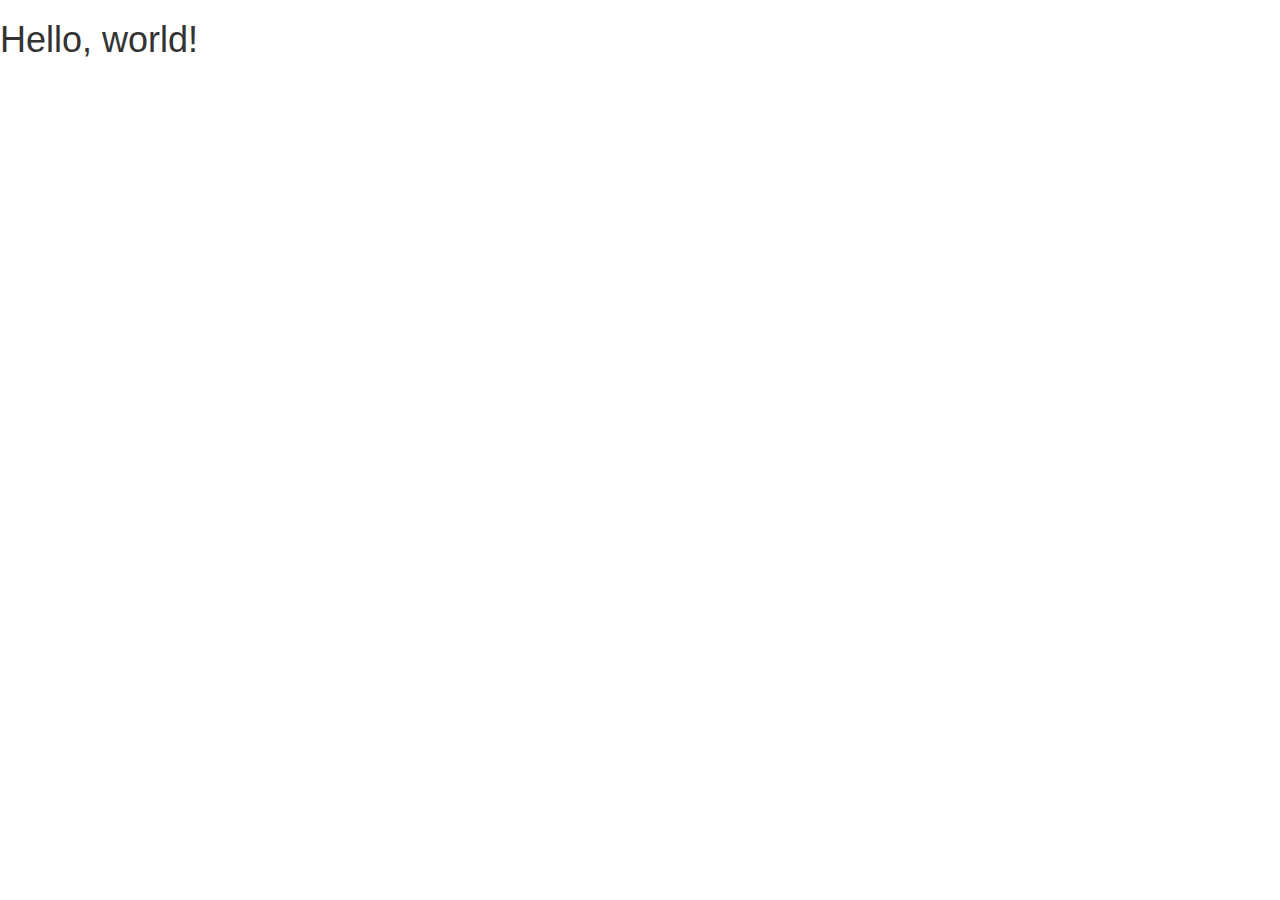
==== index.html @ 2e14ba27 "add structure" ====
<!DOCTYPE html>
<html lang="en">
  <head>
    <meta charset="utf-8">
    <meta http-equiv="X-UA-Compatible" content="IE=edge">
    <meta name="viewport" content="width=device-width, initial-scale=1">
    <title>wolftrike</title>

    <!-- Bootstrap -->
    <link href="css/bootstrap.min.css" rel="stylesheet">

    <!-- HTML5 shim and Respond.js for IE8 support of HTML5 elements and media queries -->
    <!-- WARNING: Respond.js doesn't work if you view the page via file:// -->
    <!--[if lt IE 9]>
      <script src="https://oss.maxcdn.com/html5shiv/3.7.2/html5shiv.min.js"></script>
      <script src="https://oss.maxcdn.com/respond/1.4.2/respond.min.js"></script>
    <![endif]-->
  </head>
  <body>
    <h1>Hello, world!</h1>

    <!-- jQuery (necessary for Bootstrap's JavaScript plugins) -->
    <script src="https://ajax.googleapis.com/ajax/libs/jquery/1.11.2/jquery.min.js"></script>
    <!-- Include all compiled plugins (below), or include individual files as needed -->
    <script src="js/bootstrap.min.js"></script>
  </body>
</html>
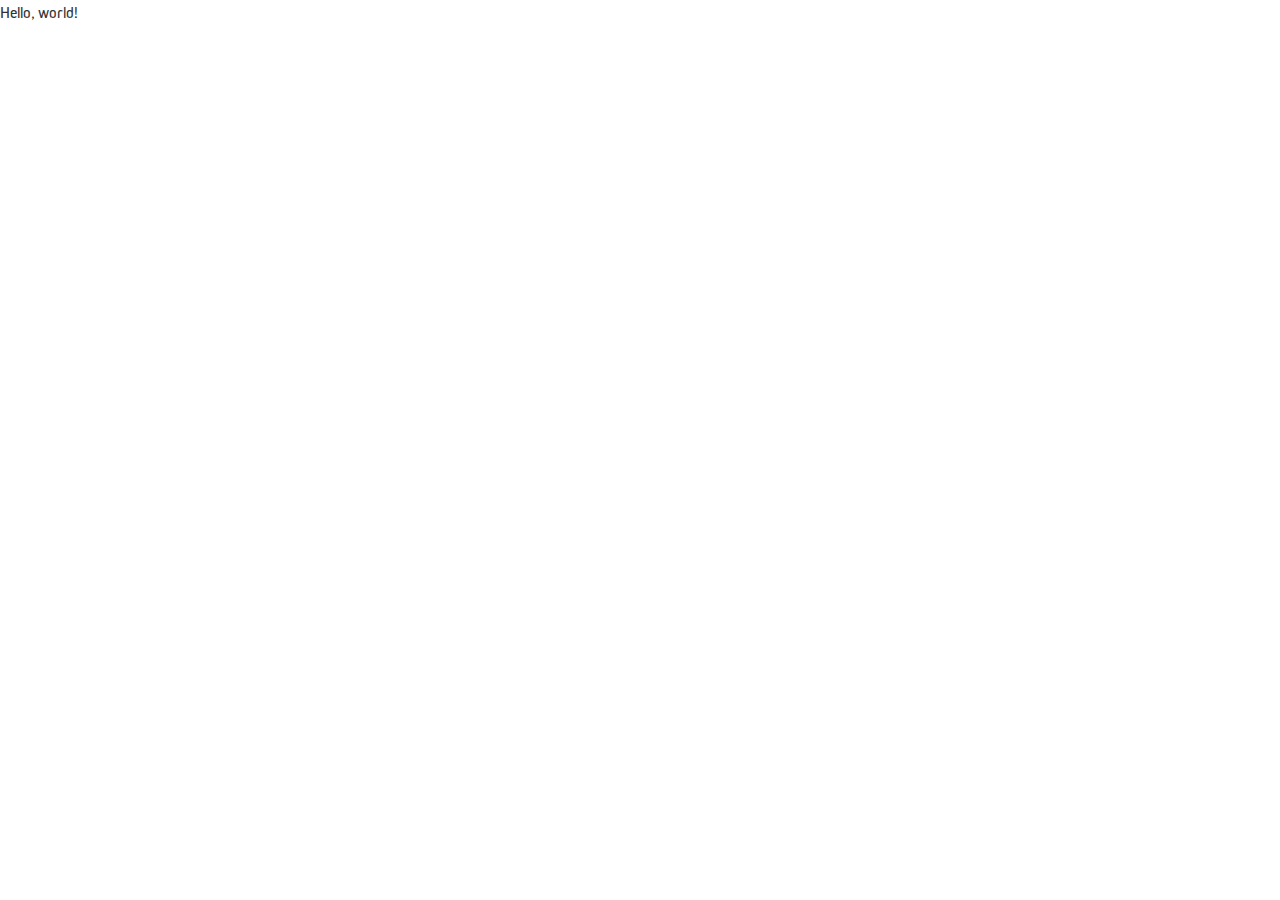
==== commit 54589f3a: "add fonts" ====
--- a/index.html
+++ b/index.html
@@ -8,6 +8,7 @@
 
     <!-- Bootstrap -->
     <link href="css/bootstrap.min.css" rel="stylesheet">
+    <link href="css/main.css" rel="stylesheet">
 
     <!-- HTML5 shim and Respond.js for IE8 support of HTML5 elements and media queries -->
     <!-- WARNING: Respond.js doesn't work if you view the page via file:// -->
--- a/css/main.css
+++ b/css/main.css
@@ -0,0 +1,114 @@
+/* Welcome to Compass.
+ * In this file you should write your main styles. (or centralize your imports)
+ * Import this file using the following HTML or equivalent:
+ * <link href="/stylesheets/main.css" media="screen, projection" rel="stylesheet" type="text/css" /> */
+/* Sass utilities */
+/*Mixins*/
+/* Base stuff */
+@font-face {
+  font-family: 'KiroLight';
+  src: url("../fonts/KiroLight.eot");
+  src: url("../fonts/KiroLight.eot?#iefix") format("embedded-opentype"), url("../fonts/KiroLight.woff") format("woff"), url("../fonts/KiroLight.ttf") format("truetype"), url("../fonts/KiroLight.otf") format("otf");
+}
+@font-face {
+  font-family: 'KiroRegular';
+  src: url("../fonts/KiroRegular.eot");
+  src: url("../fonts/KiroRegular.eot?#iefix") format("embedded-opentype"), url("../fonts/KiroRegular.woff") format("woff"), url("../fonts/KiroRegular.ttf") format("truetype"), url("../fonts/KiroRegular.otf") format("otf");
+}
+@font-face {
+  font-family: 'KiroBold';
+  src: url("../fonts/KiroBold.eot");
+  src: url("../fonts/KiroBold.eot?#iefix") format("embedded-opentype"), url("../fonts/KiroBold.woff") format("woff"), url("../fonts/KiroBold.ttf") format("truetype"), url("../fonts/KiroBold.otf") format("otf");
+}
+@font-face {
+  font-family: 'NexaLight';
+  src: url("../fonts/NexaLight.eot");
+  src: url("../fonts/NexaLight.eot?#iefix") format("embedded-opentype"), url("../fonts/NexaLight.woff") format("woff"), url("../fonts/NexaLight.ttf") format("truetype"), url("../fonts/NexaLight.otf") format("otf");
+}
+@font-face {
+  font-family: 'NexaBold';
+  src: url("../fonts/NexaBold.eot");
+  src: url("../fonts/NexaBold.eot?#iefix") format("embedded-opentype"), url("../fonts/NexaBold.woff") format("woff"), url("../fonts/NexaBold.ttf") format("truetype"), url("../fonts/NexaBold.otf") format("otf");
+}
+@font-face {
+  font-family: 'NexaSlabRegular';
+  src: url("../fonts/NexaSlabRegular.eot");
+  src: url("../fonts/NexaSlabRegular.eot?#iefix") format("embedded-opentype"), url("../fonts/NexaSlabRegular.woff") format("woff"), url("../fonts/NexaSlabRegular.ttf") format("truetype"), url("../fonts/NexaSlabRegular.otf") format("otf");
+}
+@font-face {
+  font-family: 'NexaSlabBold';
+  src: url("../fonts/NexaSlabBold.eot");
+  src: url("../fonts/NexaSlabBold.eot?#iefix") format("embedded-opentype"), url("../fonts/NexaSlabBold.woff") format("woff"), url("../fonts/NexaSlabBold.ttf") format("truetype"), url("../fonts/NexaSlabBold.otf") format("otf");
+}
+/* Reset */
+html, body, div, span, applet, object, iframe,
+h1, h2, h3, h4, h5, h6, p, blockquote, pre,
+a, abbr, acronym, address, big, cite, code,
+del, dfn, em, img, ins, kbd, q, s, samp,
+small, strike, strong, sub, sup, tt, var,
+b, u, i, center,
+dl, dt, dd, ol, ul, li,
+fieldset, form, label, legend,
+table, caption, tbody, tfoot, thead, tr, th, td,
+article, aside, canvas, details, embed,
+figure, figcaption, footer, header, hgroup,
+menu, nav, output, ruby, section, summary,
+time, mark, audio, video {
+  margin: 0;
+  padding: 0;
+  border: 0;
+  font: inherit;
+  font-size: 100%;
+  vertical-align: baseline;
+}
+
+html {
+  line-height: 1;
+}
+
+ol, ul {
+  list-style: none;
+}
+
+table {
+  border-collapse: collapse;
+  border-spacing: 0;
+}
+
+caption, th, td {
+  text-align: left;
+  font-weight: normal;
+  vertical-align: middle;
+}
+
+q, blockquote {
+  quotes: none;
+}
+q:before, q:after, blockquote:before, blockquote:after {
+  content: "";
+  content: none;
+}
+
+a img {
+  border: none;
+}
+
+article, aside, details, figcaption, figure, footer, header, hgroup, main, menu, nav, section, summary {
+  display: block;
+}
+
+* {
+  -webkit-box-sizing: border-box;
+  -moz-box-sizing: border-box;
+  -o-box-sizing: border-box;
+  -ms-box-sizing: border-box;
+  box-sizing: border-box;
+}
+
+body {
+  font-family: 'KiroRegular';
+  border-top: 5px solid #ffffff;
+}
+
+/* Layout related stylesheets* */
+/* Pages */
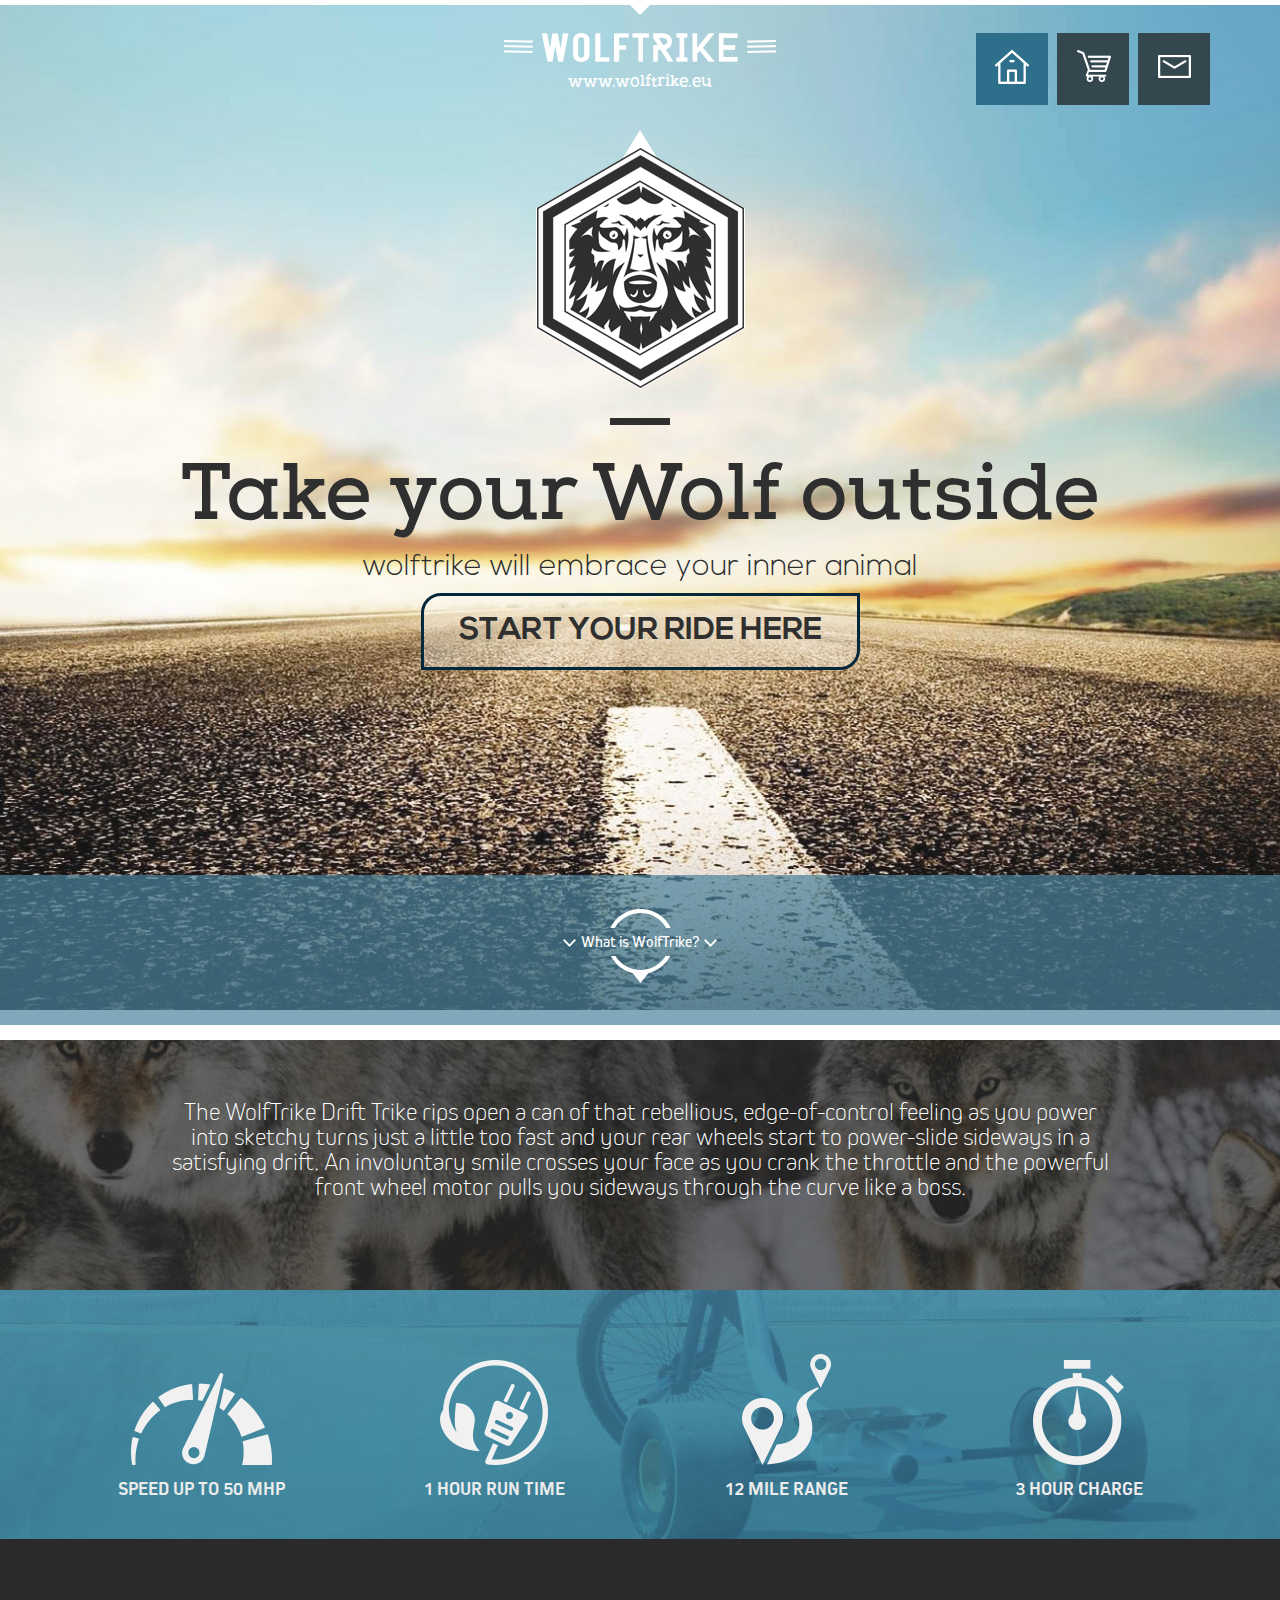
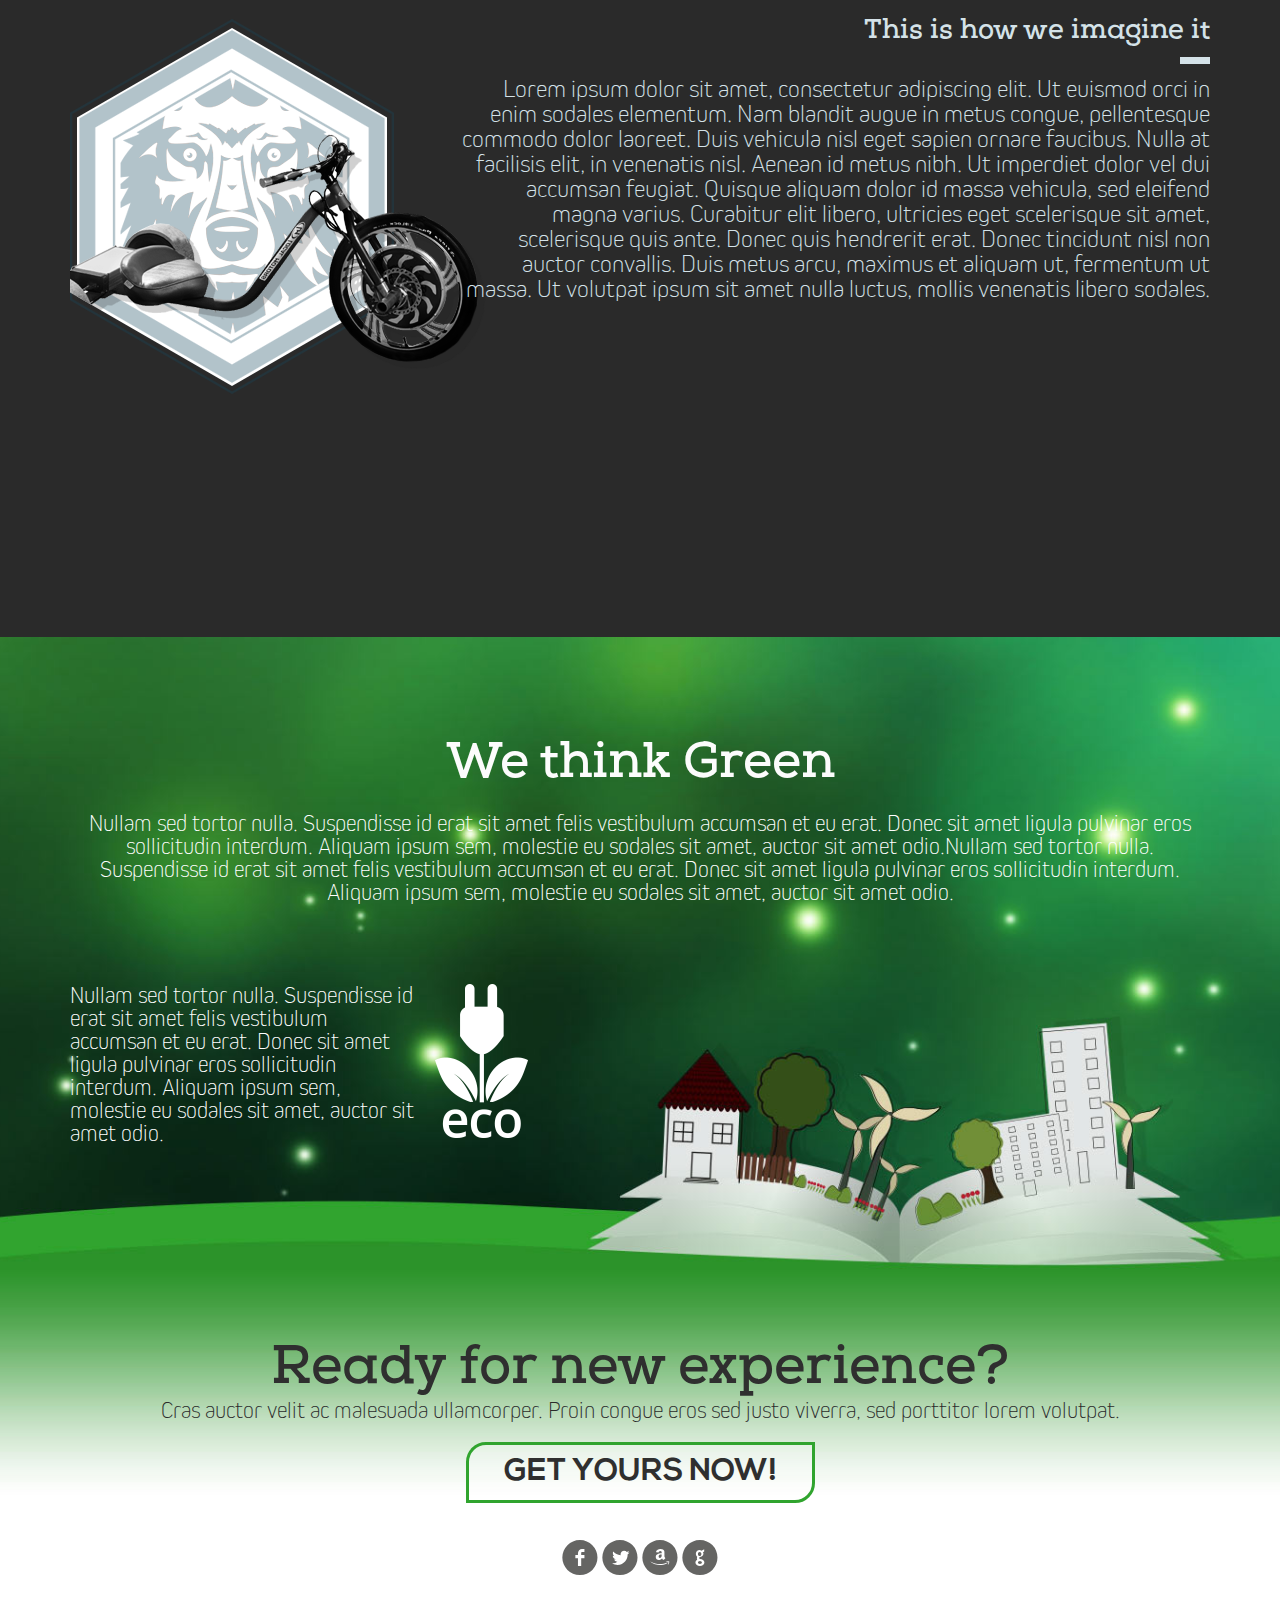
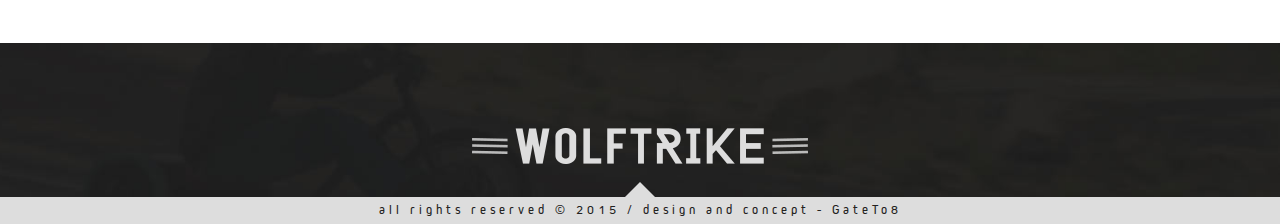
==== commit f245f27f: "main almost done" ====
--- a/index.html
+++ b/index.html
@@ -1,28 +1,176 @@
 <!DOCTYPE html>
 <html lang="en">
-  <head>
-    <meta charset="utf-8">
-    <meta http-equiv="X-UA-Compatible" content="IE=edge">
-    <meta name="viewport" content="width=device-width, initial-scale=1">
-    <title>wolftrike</title>
+<head>
+  <meta charset="utf-8">
+  <meta http-equiv="X-UA-Compatible" content="IE=edge">
+  <meta name="viewport" content="width=device-width, initial-scale=1">
+  <title>wolftrike</title>
 
     <!-- Bootstrap -->
-    <link href="css/bootstrap.min.css" rel="stylesheet">
-    <link href="css/main.css" rel="stylesheet">
+  <link href="css/bootstrap.min.css" rel="stylesheet">
+  <link href="css/main.css" rel="stylesheet">
 
-    <!-- HTML5 shim and Respond.js for IE8 support of HTML5 elements and media queries -->
-    <!-- WARNING: Respond.js doesn't work if you view the page via file:// -->
-    <!--[if lt IE 9]>
-      <script src="https://oss.maxcdn.com/html5shiv/3.7.2/html5shiv.min.js"></script>
-      <script src="https://oss.maxcdn.com/respond/1.4.2/respond.min.js"></script>
-    <![endif]-->
-  </head>
-  <body>
-    <h1>Hello, world!</h1>
+  <!-- HTML5 shim and Respond.js for IE8 support of HTML5 elements and media queries -->
+  <!-- WARNING: Respond.js doesn't work if you view the page via file:// -->
+  <!--[if lt IE 9]>
+    <script src="https://oss.maxcdn.com/html5shiv/3.7.2/html5shiv.min.js"></script>
+    <script src="https://oss.maxcdn.com/respond/1.4.2/respond.min.js"></script>
+  <![endif]-->
+</head>
+<body>
+
+  <div class="section top-section top-main">
+    <div class="container">
+      <div class="row header">
+        <div class="col-xs-12">
+          <div class="header-logo">
+            <a href="#"><img src="img/icons/header_white_logo.png" alt=""></a>
+            <p>www.wolftrike.eu</p>
+          </div>
+          <div class="header-menu">
+            <a href="#" class="header-menu-item active"><img src="img/icons/home.png" alt=""></a>
+            <a href="#" class="header-menu-item"><img src="img/icons/basket.png" alt=""></a>
+            <a href="#" class="header-menu-item"><img src="img/icons/message.png" alt=""></a>
+          </div>
+        </div>
+      </div>
+      <div class="row">
+        <div class="col-xs-12">
+          <div class="top-main-inner">
+            <div class="logo-holder">
+              <img src="img/icons/top_logo.png">
+            </div>
+            <div class="divider"><span></span></div>
+            <div class="text-holder">
+              <h1>Take your Wolf outside</h1>
+              <p>wolftrike will embrace your inner animal</p>
+            </div>
+            <div class="btn-holder">
+              <a href="#" class="btn-big btn-big-black">Start your ride here</a>
+            </div>
+            <div class="scroll-down">
+              <a href="#goDown"><img src="img/icons/arrow_down.png" alt="">What is WolfTrike?<img src="img/icons/arrow_down.png" alt=""></a>
+            </div>
+          </div>
+        </div>
+      </div>
+    </div>
+  </div><!-- Top end -->
+
+  <div class="section whatis-section" id="goDown">
+    <div class="container">
+      <div class="row">
+        <div class="col-sm-10 col-sm-offset-1">
+          <p>The WolfTrike Drift Trike rips open a can of that rebellious, edge-of-control feeling as you power into sketchy turns just a little too fast and your rear wheels start to power-slide sideways in a satisfying drift. An involuntary smile crosses your face as you crank the throttle and the powerful front wheel motor pulls you sideways through the curve like a boss. </p>
+        </div>
+      </div>
+    </div>
+  </div><!-- Whatis end -->
+
+  <div class="section traits-section">
+    <div class="container">
+      <div class="row">
+        <div class="col-sm-3 traits-section-item">
+          <div class="image-holder"><img src="img/traits/1.png" alt=""></div>
+          <p>SPEED UP TO 50 MHP</p>
+        </div>
+        <div class="col-sm-3 traits-section-item">
+          <div class="image-holder"><img src="img/traits/2.png" alt=""></div>
+          <p>1 HOUR RUN TIME</p>
+        </div>
+        <div class="col-sm-3 traits-section-item">
+          <div class="image-holder"><img src="img/traits/3.png" alt=""></div>
+          <p>12 MILE RANGE</p>
+        </div>
+        <div class="col-sm-3 traits-section-item">
+          <div class="image-holder"><img src="img/traits/4.png" alt=""></div>
+          <p>3 HOUR CHARGE</p>
+        </div>
+      </div>
+    </div>
+  </div><!-- Traits end -->
+
+  <div class="section story-section">
+    <div class="container">
+      <div class="row">
+        <div class="col-md-4 story-left">
+          <div class="story-left-inner">
+            <img src="img/icons/story_logo.png" alt="">
+            <img src="img/story_bike.png" alt="" class="item">
+          </div>
+        </div>
+        <div class="col-md-8 story-right">
+          <h4>This is how we imagine it</h4>
+          <div class="divider"><span></span></div>
+          <p>Lorem ipsum dolor sit amet, consectetur adipiscing elit. Ut euismod orci in enim sodales elementum. Nam blandit augue in metus congue, pellentesque commodo dolor laoreet. Duis vehicula nisl eget sapien ornare faucibus. Nulla at facilisis elit, in venenatis nisl. Aenean id metus nibh. Ut imperdiet dolor vel dui accumsan feugiat. Quisque aliquam dolor id massa vehicula, sed eleifend magna varius. Curabitur elit libero, ultricies eget scelerisque sit amet, scelerisque quis ante. Donec quis hendrerit erat. Donec tincidunt nisl non auctor convallis. Duis metus arcu, maximus et aliquam ut, fermentum ut massa. Ut volutpat ipsum sit amet nulla luctus, mollis venenatis libero sodales.</p>
+        </div>
+      </div>
+    </div>
+  </div><!-- Story end -->
+
+  <div class="section green-section">
+    <div class="container">
+      <div class="row">
+        <div class="col-xs-12">
+          <h3>We think Green</h3>
+          <p>Nullam sed tortor nulla. Suspendisse id erat sit amet felis vestibulum accumsan et eu erat. Donec sit amet ligula pulvinar eros sollicitudin interdum. Aliquam ipsum sem, molestie eu sodales sit amet, auctor sit amet odio.Nullam sed tortor nulla. Suspendisse id erat sit amet felis vestibulum accumsan et eu erat. Donec sit amet ligula pulvinar eros sollicitudin interdum. Aliquam ipsum sem, molestie eu sodales sit amet, auctor sit amet odio.</p>
+        </div>
+      </div>
+      <div class="row">
+        <div class="col-sm-6 col-md-5">
+          <div class="eco">
+            <img src="img/icons/eco.png" alt="">
+            <p>Nullam sed tortor nulla. Suspendisse id erat sit amet felis vestibulum accumsan et eu erat. Donec sit amet ligula pulvinar eros sollicitudin interdum. Aliquam ipsum sem, molestie eu sodales sit amet, auctor sit amet odio.</p>
+          </div>
+        </div>
+      </div>
+      <div class="row">
+        <div class="col-xs-12">
+          <div class="green-bottom">
+            <h2>Ready for new experience?</h2>
+            <p>Cras auctor velit ac malesuada ullamcorper. Proin congue eros sed justo viverra, sed porttitor lorem volutpat. </p>
+            <a href="#" class="btn-big btn-big-green">get yours now!</a>
+            <div class="social green"><a href="#">&#102;</a><a href="#">&#108;</a><a href="#">&#97;</a><a href="#">&#103;</a></div>
+          </div>
+        </div>
+      </div>
+    </div>
+  </div><!-- Green end -->
+
+  <div class="section">
+    <div class="footer-inner">
+      <div class="container">
+        <div class="row">
+          <div class="col-xs-12">
+            <img src="img/icons/footer_logo.png" alt="">
+          </div>
+        </div>
+      </div>
+    </div>
+    <div class="footer-bottom">
+      <div class="container">
+        <div class="row">
+          <div class="col-xs-12">
+            <p>all rights reserved © 2015 / design and concept - GateTo8</p>
+          </div>
+        </div>
+      </div>
+    </div>
+  </div><!-- Footer end -->
+
 
     <!-- jQuery (necessary for Bootstrap's JavaScript plugins) -->
-    <script src="https://ajax.googleapis.com/ajax/libs/jquery/1.11.2/jquery.min.js"></script>
+  <script src="https://ajax.googleapis.com/ajax/libs/jquery/1.11.2/jquery.min.js"></script>
     <!-- Include all compiled plugins (below), or include individual files as needed -->
-    <script src="js/bootstrap.min.js"></script>
-  </body>
+  <script src="js/bootstrap.min.js"></script>
+  <script>
+      $('a[href^="#go"], a[href^="."]').click( function(){ // если в href начинается с # или ., то ловим клик
+          var scroll_el = $(this).attr('href'); // возьмем содержимое атрибута href
+            if ($(scroll_el).length != 0) { // проверим существование элемента чтобы избежать ошибки
+          $('html, body').animate({ scrollTop: $(scroll_el).offset().top + 15}, 500); // анимируем скроолинг к элементу scroll_el
+            }
+            return false; // выключаем стандартное действие
+        });
+  </script>
+</body>
 </html>--- a/css/main.css
+++ b/css/main.css
@@ -5,6 +5,17 @@
 /* Sass utilities */
 /*Mixins*/
 /* Base stuff */
+@font-face {
+  font-family: "Socialico";
+  src: url("../fonts/Socialico.eot?") format("eot"), url("../fonts/Socialico.woff") format("woff"), url("../fonts/Socialico.ttf") format("truetype"), url("../fonts/Socialico.svg#Socialico") format("svg");
+  font-weight: normal;
+  font-style: normal;
+}
+@font-face {
+  font-family: 'KiroExtraLight';
+  src: url("../fonts/KiroExtraLight.eot");
+  src: url("../fonts/KiroExtraLight.eot?#iefix") format("embedded-opentype"), url("../fonts/KiroExtraLight.woff") format("woff"), url("../fonts/KiroExtraLight.ttf") format("truetype"), url("../fonts/KiroExtraLight.otf") format("otf");
+}
 @font-face {
   font-family: 'KiroLight';
   src: url("../fonts/KiroLight.eot");
@@ -110,5 +121,403 @@
   border-top: 5px solid #ffffff;
 }
 
+h1, h2, h3, h4, h5, h6 {
+  font-family: 'NexaSlabBold';
+  color: #2f2f2f;
+}
+
+h1 {
+  font-size: 80px;
+}
+
+h2 {
+  font-size: 54px;
+}
+
+h3 {
+  font-size: 50px;
+}
+
+h4 {
+  font-size: 27px;
+}
+
+.social {
+  white-space: nowrap;
+  font-family: "Socialico";
+}
+.social a {
+  font-size: 50px;
+  color: #656563;
+  -webkit-transition: all 0.3s linear;
+  -moz-transition: all 0.3s linear;
+  -ms-transition: all 0.3s linear;
+  -o-transition: all 0.3s linear;
+  transition: all 0.3s linear;
+}
+
+.social.green a:hover {
+  color: #2e952c;
+}
+
+.divider {
+  text-align: center;
+}
+.divider span {
+  display: inline-block;
+  width: 60px;
+  height: 7px;
+}
+
+.btn-big {
+  display: inline-block;
+  background: rgba(255, 255, 255, 0.3);
+  padding: 20px 35px;
+  font-family: 'NexaBold';
+  font-size: 31px;
+  text-decoration: none;
+  text-transform: uppercase;
+  -webkit-border-radius: 20px 0 20px 0;
+  -moz-border-radius: 20px 0 20px 0;
+  -ms-border-radius: 20px 0 20px 0;
+  border-radius: 20px 0 20px 0;
+  border-width: 3px;
+  border-style: solid;
+}
+.btn-big-black {
+  border-color: #04283b;
+  color: #2f2f2f;
+}
+.btn-big-green {
+  border-color: #30a42e;
+  color: #2f2f2f;
+  padding: 12px 35px;
+}
+
 /* Layout related stylesheets* */
+.header {
+  padding-top: 28px;
+}
+.header:after {
+  content: "";
+  display: table;
+  clear: both;
+}
+.header-logo {
+  float: left;
+}
+.header-logo p {
+  font-family: 'NexaSlabBold';
+  font-size: 16px;
+  color: #ffffff;
+  margin-top: 10px;
+}
+@media only screen and (max-width: 767px) {
+  .header-logo {
+    float: none;
+    display: block;
+  }
+}
+.header-menu {
+  float: right;
+}
+.header-menu-item {
+  -webkit-transition: all 0.3s linear;
+  -moz-transition: all 0.3s linear;
+  -ms-transition: all 0.3s linear;
+  -o-transition: all 0.3s linear;
+  transition: all 0.3s linear;
+  display: inline-block;
+  width: 72px;
+  height: 72px;
+  line-height: 65px;
+  background: #34474f;
+  margin-left: 6px;
+}
+.header-menu-item:after {
+  content: "";
+  display: table;
+  clear: both;
+}
+.header-menu-item img {
+  vertical-align: middle;
+}
+.header-menu-item:hover, .header-menu-item.active {
+  background: #2e708b;
+}
+@media only screen and (max-width: 767px) {
+  .header-menu {
+    float: none;
+  }
+  .header-menu-item {
+    float: none;
+  }
+}
+
+.footer-inner {
+  background: url(../img/bg/footer_bg.jpg) center;
+  -webkit-background-size: cover;
+  -moz-background-size: cover;
+  -ms-background-size: cover;
+  background-size: cover;
+  text-align: center;
+  padding: 85px 0 30px;
+}
+
+.footer-bottom {
+  background: #dddddd;
+  text-align: center;
+  padding: 7px 0;
+  position: relative;
+}
+.footer-bottom:after {
+  content: '';
+  width: 0;
+  border-left: 15px solid transparent;
+  border-right: 15px solid transparent;
+  border-bottom: 15px solid #dddddd;
+  position: absolute;
+  bottom: 100%;
+  left: 50%;
+  margin-left: -15px;
+}
+.footer-bottom p {
+  font-size: 13px;
+  color: #232221;
+  letter-spacing: 4px;
+}
+
 /* Pages */
+.top-section {
+  background: url(../img/bg/top_bg.jpg) center;
+  -webkit-background-size: cover;
+  -moz-background-size: cover;
+  -ms-background-size: cover;
+  background-size: cover;
+  text-align: center;
+  position: relative;
+}
+.top-section:after {
+  content: '';
+  position: absolute;
+  left: 0;
+  bottom: 0;
+  background: rgba(74, 131, 157, 0.7);
+  width: 100%;
+  height: 150px;
+}
+
+.top-main {
+  border-bottom: 15px solid #ffffff;
+}
+.top-main:after {
+  bottom: -15px;
+}
+.top-main:before {
+  content: '';
+  width: 0;
+  border-left: 10px solid transparent;
+  border-right: 10px solid transparent;
+  border-top: 10px solid #ffffff;
+  position: absolute;
+  top: 0;
+  left: 50%;
+  margin-left: -10px;
+}
+.top-main .header {
+  position: relative;
+}
+.top-main .header-logo {
+  position: absolute;
+  top: 0;
+  left: 50%;
+  margin-left: -136px;
+}
+@media only screen and (max-width: 767px) {
+  .top-main .header-logo {
+    position: static;
+    display: block;
+    margin-left: 0;
+    margin-bottom: 25px;
+  }
+}
+.top-main-inner {
+  padding-top: 25px;
+  padding-bottom: 340px;
+}
+.top-main-inner .divider {
+  margin: 20px 0 35px;
+}
+.top-main-inner .divider span {
+  background: #2f2f2f;
+}
+.top-main-inner p {
+  font-family: 'NexaLight';
+  font-size: 30px;
+  color: #2f2f2f;
+  margin: 10px 0;
+}
+.top-main .scroll-down {
+  position: absolute;
+  left: 0;
+  bottom: 60px;
+  width: 100%;
+  text-align: center;
+  z-index: 10;
+}
+.top-main .scroll-down a {
+  color: #ffffff;
+  position: relative;
+  display: inline-block;
+}
+.top-main .scroll-down a img {
+  margin: 0 5px;
+}
+.top-main .scroll-down a:before, .top-main .scroll-down a:after {
+  content: '';
+  width: 61px;
+  position: absolute;
+  left: 50%;
+  margin-left: -30px;
+}
+.top-main .scroll-down a:before {
+  background: url(../img/icons/scroll_down_before.png) no-repeat;
+  height: 20px;
+  top: -25px;
+}
+.top-main .scroll-down a:after {
+  background: url(../img/icons/scroll_down_after.png) no-repeat;
+  height: 28px;
+  bottom: -33px;
+}
+
+.whatis-section {
+  background: url(../img/bg/whatis_bg.jpg) center;
+  -webkit-background-size: cover;
+  -moz-background-size: cover;
+  -ms-background-size: cover;
+  background-size: cover;
+  border-top: 15px solid #ffffff;
+  padding: 60px 0 90px;
+}
+.whatis-section p {
+  font-family: 'KiroExtraLight';
+  font-size: 25px;
+  color: #ffffff;
+  text-align: center;
+}
+
+.traits-section {
+  background: url(../img/bg/traits_bg.jpg) center;
+  -webkit-background-size: cover;
+  -moz-background-size: cover;
+  -ms-background-size: cover;
+  background-size: cover;
+  padding: 60px 0 40px;
+  text-align: center;
+}
+.traits-section .image-holder {
+  margin-bottom: 15px;
+  height: 115px;
+  line-height: 115px;
+}
+.traits-section .image-holder img {
+  vertical-align: bottom;
+}
+.traits-section p {
+  font-family: 'KiroBold';
+  font-size: 19px;
+  color: #ececec;
+}
+@media only screen and (max-width: 767px) {
+  .traits-section .traits-section-item {
+    margin-bottom: 20px;
+  }
+}
+
+.story-section {
+  background: #2a2a2a;
+  padding: 80px 0 240px;
+  overflow: hidden;
+}
+.story-section .story-left-inner {
+  display: inline-block;
+  position: relative;
+}
+.story-section .story-left-inner .item {
+  position: absolute;
+  top: 115px;
+  left: 0;
+}
+@media only screen and (max-width: 991px) {
+  .story-section .story-left {
+    text-align: center;
+    margin-bottom: 25px;
+  }
+}
+.story-section .story-right {
+  text-align: right;
+}
+.story-section .story-right h4 {
+  color: #d4e2e8;
+}
+.story-section .story-right .divider {
+  text-align: right;
+  margin: 5px 0 10px;
+}
+.story-section .story-right .divider span {
+  background: #d4e2e8;
+  width: 30px;
+}
+.story-section .story-right p {
+  font-family: 'KiroExtraLight';
+  font-size: 25px;
+  color: #d4e2e8;
+}
+@media only screen and (max-width: 991px) {
+  .story-section .story-right {
+    text-align: center;
+  }
+  .story-section .story-right .divider {
+    text-align: center;
+  }
+}
+
+.green-section {
+  background: url(../img/bg/green_bg.jpg) top;
+  -webkit-background-size: cover;
+  -moz-background-size: cover;
+  -ms-background-size: cover;
+  background-size: cover;
+  padding: 105px 0 55px;
+  text-align: center;
+}
+.green-section h3 {
+  color: #fcfcfc;
+  margin-bottom: 20px;
+}
+.green-section p {
+  color: #ffffff;
+  font-family: 'KiroExtraLight';
+  font-size: 23px;
+}
+.green-section .eco {
+  margin-top: 80px;
+  text-align: left;
+}
+.green-section .eco p {
+  padding-right: 110px;
+}
+.green-section .eco img {
+  float: right;
+}
+.green-section .green-bottom {
+  margin-top: 200px;
+}
+.green-section .green-bottom p {
+  color: #2b2b2b;
+  margin-bottom: 20px;
+}
+.green-section .green-bottom .social {
+  margin-top: 35px;
+}
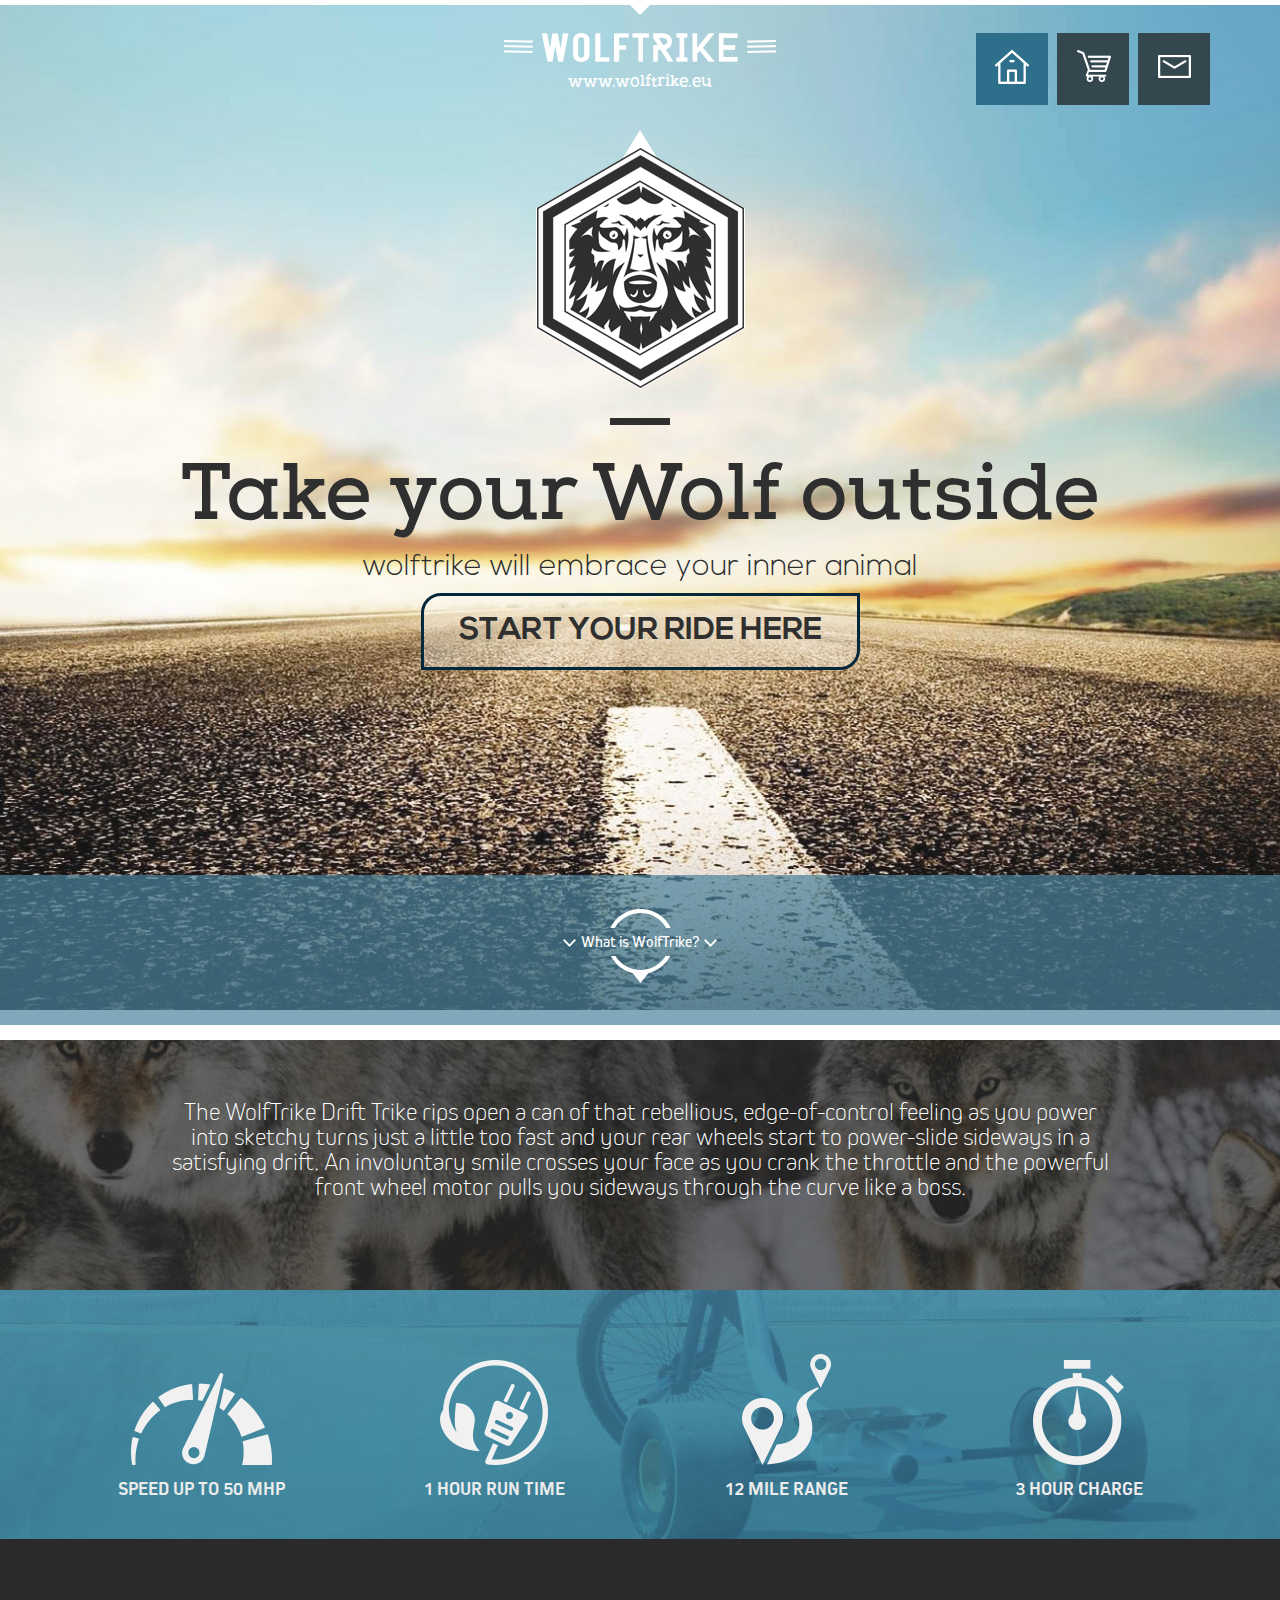
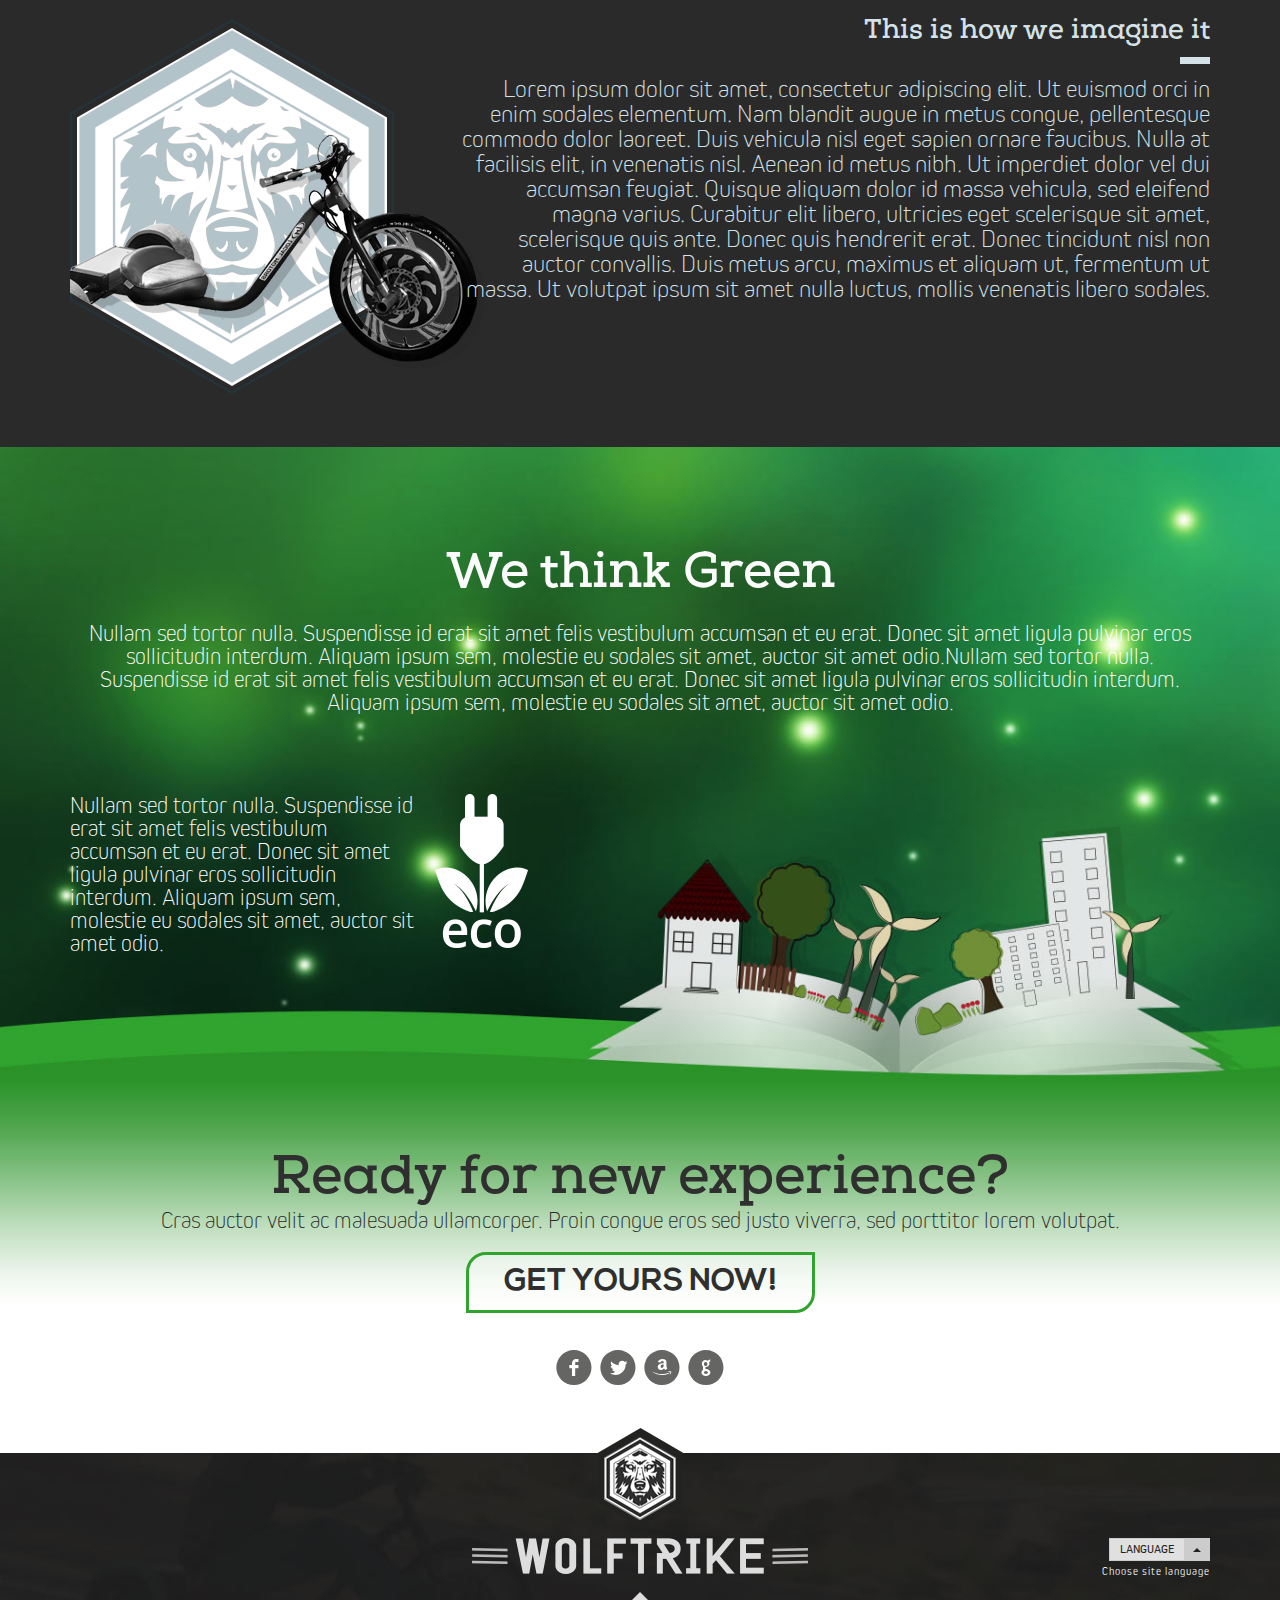
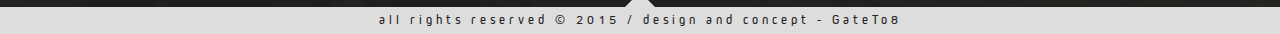
==== commit e77e1d37: "contacts page done" ====
--- a/index.html
+++ b/index.html
@@ -137,12 +137,26 @@
     </div>
   </div><!-- Green end -->
 
-  <div class="section">
+  <div class="section footer-section">
     <div class="footer-inner">
       <div class="container">
         <div class="row">
           <div class="col-xs-12">
             <img src="img/icons/footer_logo.png" alt="">
+            <div class="language">
+              <div class="btn-group dropup">
+                <button type="button" class="btn btn-default">Language</button>
+                <button type="button" class="btn btn-default dropdown-toggle" data-toggle="dropdown" aria-expanded="false">
+                  <span class="caret"></span>
+                </button>
+                <ul class="dropdown-menu" role="menu">
+                  <li><a href="#">Polish <img src="img/icons/uk.jpg" alt=""></a></li>
+                  <li><a href="#">French <img src="img/icons/uk.jpg" alt=""></a></li>
+                  <li class="active"><a href="#">english <img src="img/icons/uk.jpg" alt=""></a></li>
+                </ul>
+              </div>
+              <p>Choose site language</p>
+            </div>
           </div>
         </div>
       </div>
--- a/css/main.css
+++ b/css/main.css
@@ -142,11 +142,69 @@
   font-size: 27px;
 }
 
+input:focus ~ label, textarea:focus ~ label, input:valid ~ label, textarea:valid ~ label {
+  font-size: 15px;
+  color: #33738e;
+  top: -35px;
+  transition: all 0.125s cubic-bezier(0.2, 0, 0.03, 1);
+}
+
+.input-holder {
+  position: relative;
+  margin-bottom: 22px;
+}
+.input-holder label {
+  color: #435f6b;
+  padding: 15px;
+  font-size: 20px;
+  letter-spacing: 2px;
+  position: absolute;
+  top: 0;
+  left: 0;
+  transition: all 0.25s cubic-bezier(0.2, 0, 0.03, 1);
+  pointer-events: none;
+}
+.input-holder label span {
+  color: #33738e;
+}
+.input-holder.wide {
+  width: 100%;
+}
+
+input, textarea {
+  background: rgba(255, 255, 255, 0.4);
+  padding: 15px;
+  border: 0;
+  width: 100%;
+  font-size: 15px;
+  -webkit-border-radius: 2px;
+  -moz-border-radius: 2px;
+  -ms-border-radius: 2px;
+  border-radius: 2px;
+  -webkit-transition: all 0.15s linear;
+  -moz-transition: all 0.15s linear;
+  -ms-transition: all 0.15s linear;
+  -o-transition: all 0.15s linear;
+  transition: all 0.15s linear;
+  border: 1px solid #c1d0d2;
+}
+input:focus, textarea:focus {
+  outline: 0;
+  border-color: #33738e;
+}
+
+textarea {
+  width: 100%;
+  min-height: 293px;
+  resize: none;
+}
+
 .social {
   white-space: nowrap;
   font-family: "Socialico";
 }
 .social a {
+  margin: 0 2px;
   font-size: 50px;
   color: #656563;
   -webkit-transition: all 0.3s linear;
@@ -158,6 +216,13 @@
 
 .social.green a:hover {
   color: #2e952c;
+}
+
+.social.white a {
+  color: #ffffff;
+}
+.social.white a:hover {
+  color: #2f2f2f;
 }
 
 .divider {
@@ -181,8 +246,16 @@
   -moz-border-radius: 20px 0 20px 0;
   -ms-border-radius: 20px 0 20px 0;
   border-radius: 20px 0 20px 0;
+  -webkit-transition: all 0.3s linear;
+  -moz-transition: all 0.3s linear;
+  -ms-transition: all 0.3s linear;
+  -o-transition: all 0.3s linear;
+  transition: all 0.3s linear;
   border-width: 3px;
   border-style: solid;
+}
+.btn-big:hover {
+  background: rgba(255, 255, 255, 0.7);
 }
 .btn-big-black {
   border-color: #04283b;
@@ -192,6 +265,10 @@
   border-color: #30a42e;
   color: #2f2f2f;
   padding: 12px 35px;
+}
+.btn-big-blue {
+  border-color: #83a6ac;
+  color: #296077;
 }
 
 /* Layout related stylesheets* */
@@ -216,6 +293,7 @@
   .header-logo {
     float: none;
     display: block;
+    margin-bottom: 20px;
   }
 }
 .header-menu {
@@ -254,6 +332,20 @@
   }
 }
 
+.footer-section {
+  position: relative;
+}
+.footer-section:before {
+  content: '';
+  background: url(../img/icons/footer_hexagon.png);
+  width: 85px;
+  height: 99px;
+  position: absolute;
+  left: 50%;
+  top: -25px;
+  margin-left: -42px;
+}
+
 .footer-inner {
   background: url(../img/bg/footer_bg.jpg) center;
   -webkit-background-size: cover;
@@ -262,6 +354,70 @@
   background-size: cover;
   text-align: center;
   padding: 85px 0 30px;
+}
+.footer-inner .footer-hexagon {
+  position: absolute;
+  left: 50%;
+  top: -50px;
+  margin-left: -42px;
+}
+@media only screen and (max-width: 767px) {
+  .footer-inner img {
+    max-width: 250px;
+  }
+}
+.footer-inner .language {
+  text-align: right;
+  position: absolute;
+  right: 15px;
+  top: 0;
+}
+.footer-inner .language p {
+  font-family: 'KiroLight';
+  font-size: 11px;
+  color: #ffffff;
+  margin-top: 5px;
+  letter-spacing: 1px;
+}
+.footer-inner .language button {
+  border-radius: 0;
+  font-size: 12px;
+  color: #252422;
+  text-transform: uppercase;
+  background: #e0e0e0;
+  padding: 2px 10px;
+}
+.footer-inner .language button.dropdown-toggle {
+  background: #cccccc;
+}
+.footer-inner .language .dropdown-menu {
+  border-radius: 0;
+  min-width: 75px;
+  font-size: 12px;
+  color: #252422;
+  text-transform: uppercase;
+  padding: 0;
+  background: none;
+  border: none;
+}
+.footer-inner .language .dropdown-menu li {
+  margin-top: 1px;
+  background: #e0e0e0;
+}
+.footer-inner .language .dropdown-menu li img {
+  float: right;
+  margin-left: 5px;
+  margin-top: 2px;
+}
+.footer-inner .language .dropdown-menu li a {
+  padding: 3px 5px 3px 10px;
+}
+@media only screen and (max-width: 767px) {
+  .footer-inner .language {
+    position: static;
+    text-align: center;
+    margin-top: 25px;
+  }
 }
 
 .footer-bottom {
@@ -437,7 +593,7 @@
 
 .story-section {
   background: #2a2a2a;
-  padding: 80px 0 240px;
+  padding: 80px 0 50px;
   overflow: hidden;
 }
 .story-section .story-left-inner {
@@ -521,3 +677,76 @@
 .green-section .green-bottom .social {
   margin-top: 35px;
 }
+
+@media only screen and (max-width: 767px) {
+  .top-contacts .header-logo img {
+    width: 250px;
+  }
+}
+.top-contacts:after {
+  height: 120px;
+}
+.top-contacts-inner {
+  padding-top: 75px;
+  padding-bottom: 300px;
+}
+.top-contacts-inner h4 {
+  font-size: 31px;
+  color: #224e61;
+  text-transform: uppercase;
+}
+.top-contacts-inner h5 {
+  font-size: 19px;
+  color: #224e61;
+  text-transform: uppercase;
+  letter-spacing: 2px;
+  margin-top: 5px;
+}
+.top-contacts-inner .divider span {
+  background: #2b5c70;
+  width: 45px;
+}
+.top-contacts-inner .success {
+  -webkit-border-radius: 2px;
+  -moz-border-radius: 2px;
+  -ms-border-radius: 2px;
+  border-radius: 2px;
+  margin: 25px 0;
+  background: url(../img/icons/success.png) no-repeat center, #33738e;
+  padding: 10px 5px;
+  font-family: 'KiroLight';
+  font-size: 31px;
+  color: #fbf8f0;
+  text-transform: uppercase;
+  font-style: italic;
+}
+.top-contacts-inner .btn-holder {
+  position: relative;
+}
+.top-contacts-inner .btn-holder .btn-big {
+  width: 100%;
+}
+.top-contacts-inner .btn-holder span {
+  font-family: 'KiroLight';
+  position: absolute;
+  left: 0;
+  bottom: 28px;
+  background: #397791;
+  font-size: 15px;
+  color: #ffffff;
+  padding: 3px 8px;
+  letter-spacing: 2px;
+  text-transform: none;
+}
+@media only screen and (max-width: 767px) {
+  .top-contacts-inner .btn-holder span {
+    bottom: 3px;
+  }
+}
+.top-contacts-inner .social {
+  position: absolute;
+  left: 0;
+  bottom: 40px;
+  width: 100%;
+  z-index: 10;
+}
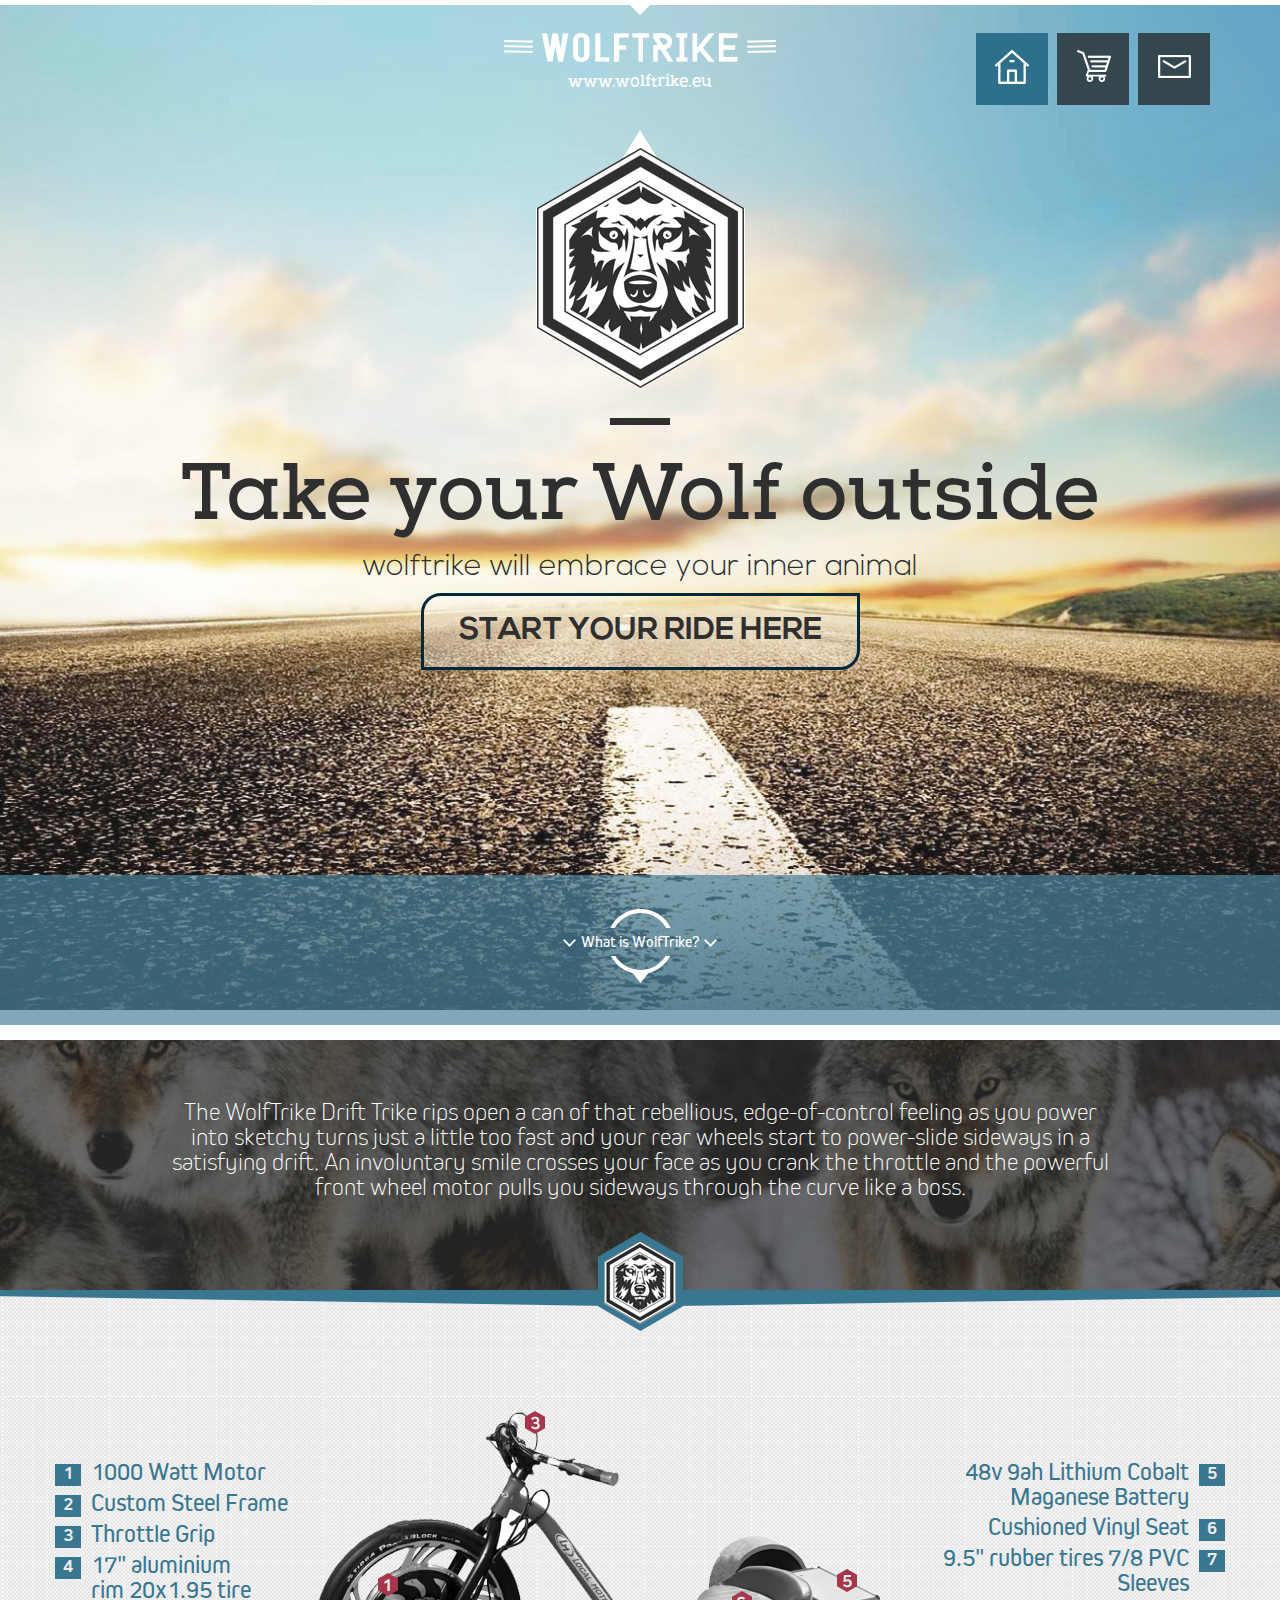
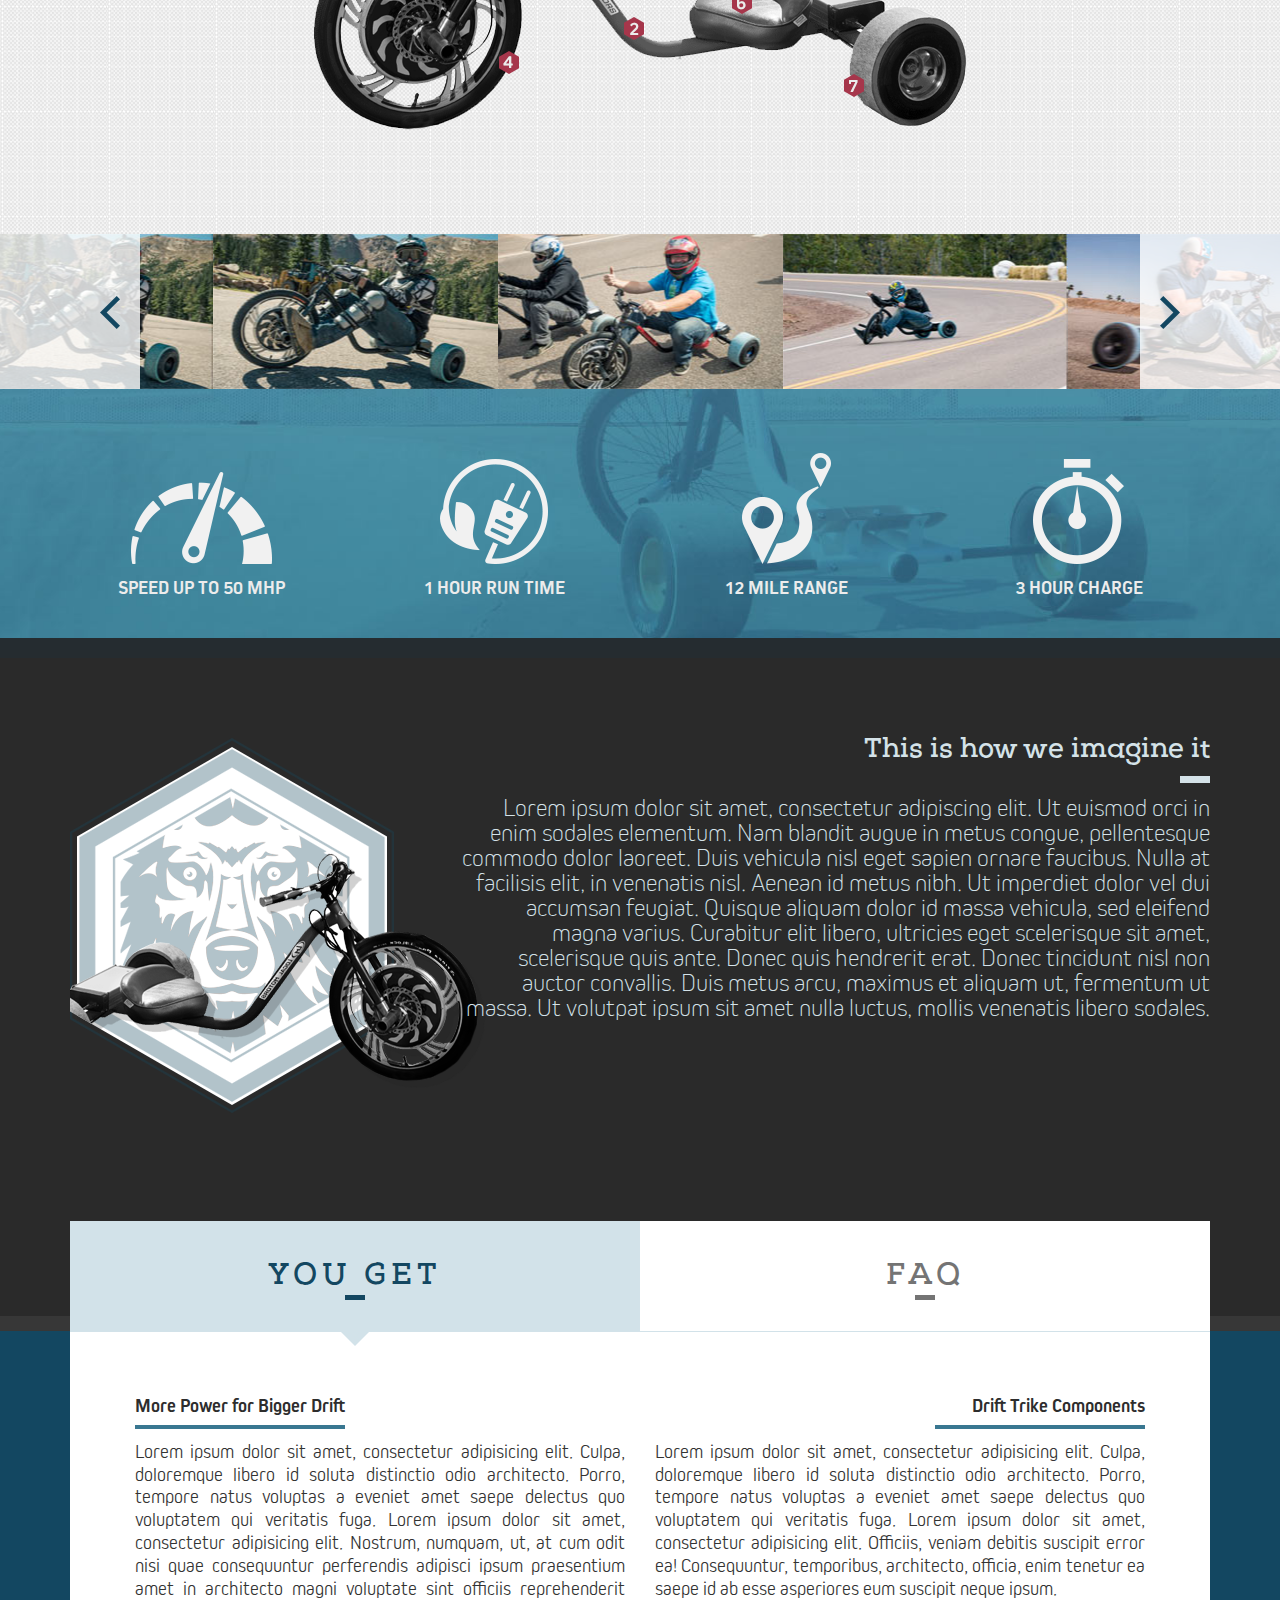
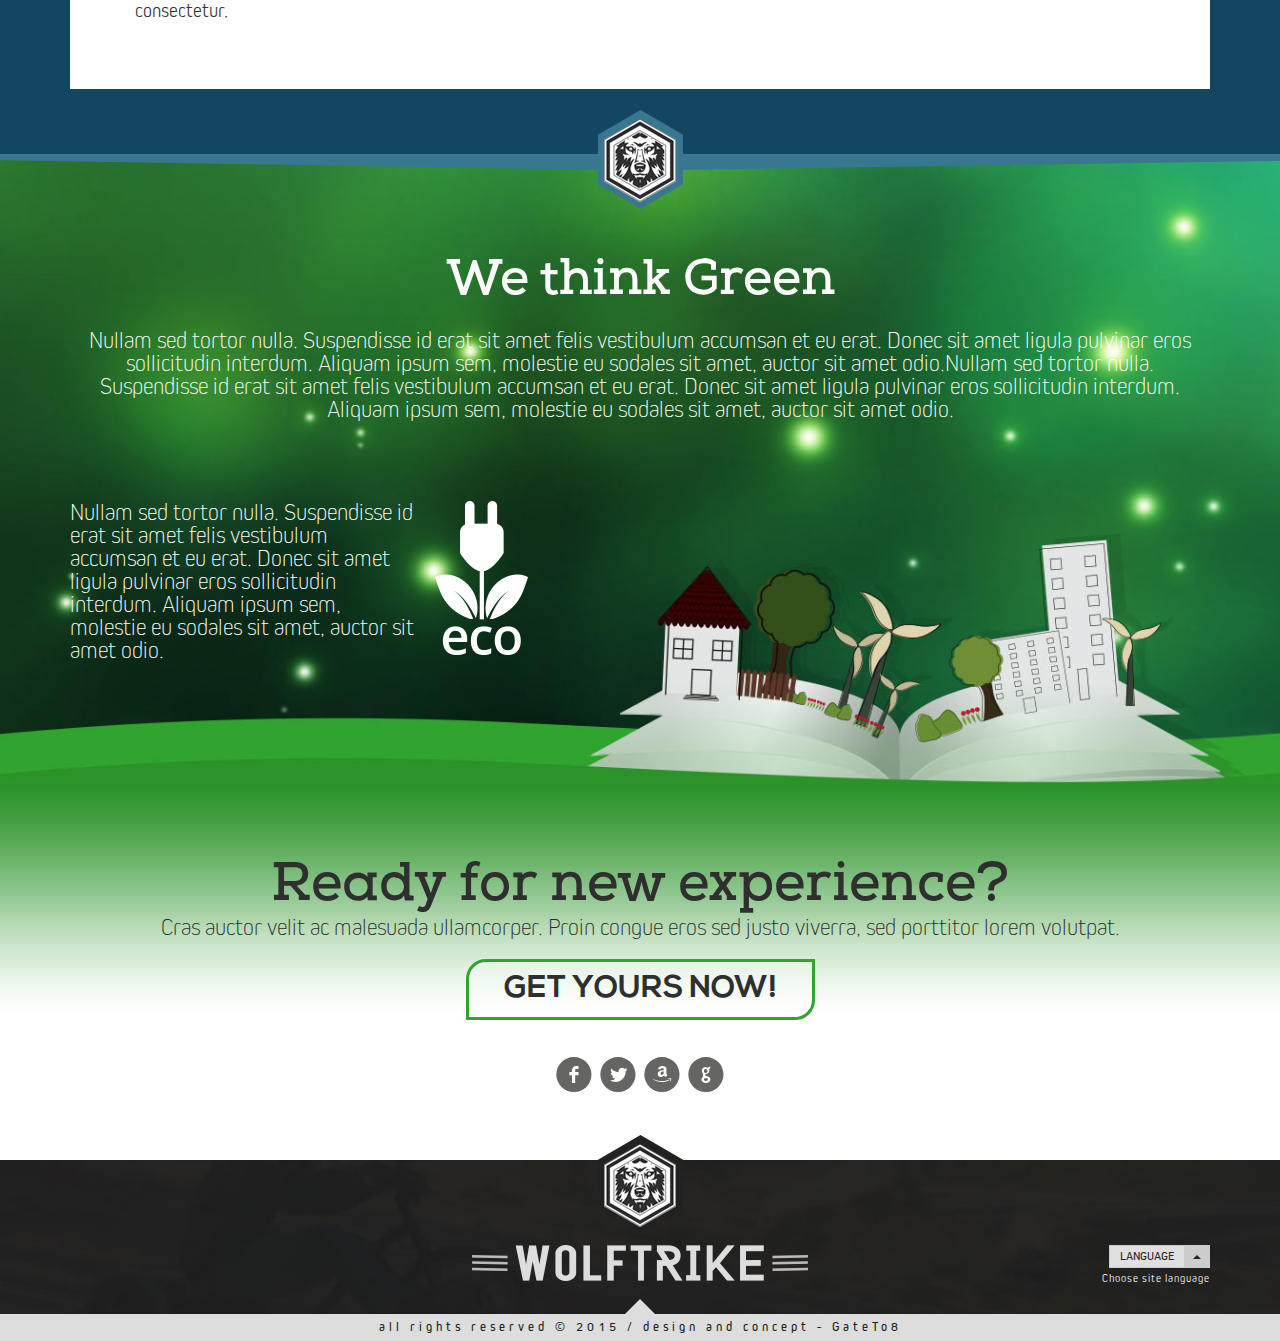
==== commit f1aa10c8: "main done" ====
--- a/index.html
+++ b/index.html
@@ -8,6 +8,7 @@
 
     <!-- Bootstrap -->
   <link href="css/bootstrap.min.css" rel="stylesheet">
+  <link href="css/owl.carousel.css" rel="stylesheet">
   <link href="css/main.css" rel="stylesheet">
 
   <!-- HTML5 shim and Respond.js for IE8 support of HTML5 elements and media queries -->
@@ -67,6 +68,52 @@
     </div>
   </div><!-- Whatis end -->
 
+  <div class="section bike-section">
+    <div class="container">
+      <div class="row">
+        <div class="col-xs-12">
+          <div class="description left-description">
+            <p><span>1</span>1000 Watt Motor</p>
+            <p><span>2</span>Custom Steel Frame</p>
+            <p><span>3</span>Throttle Grip</p>
+            <p><span>4</span>17" aluminium <br> rim 20x1.95 tire</p>
+          </div>
+          <img src="img/bike.png" alt="">
+          <div class="description right-description">
+            <p><span>5</span>48v 9ah Lithium Cobalt Maganese Battery</p>
+            <p><span>6</span>Cushioned Vinyl Seat</p>
+            <p><span>7</span>9.5" rubber tires 7/8 PVC Sleeves</p>
+          </div>
+        </div>
+      </div>
+    </div>
+  </div><!-- Bike end -->
+
+  <div class="section gallery-section">
+    <div class="container">
+      <div class="row">
+        <div class="col-xs-12">
+          <div class="gallery">
+            <div><img src="img/gallery/1.jpg" alt=""></div>
+            <div><img src="img/gallery/2.jpg" alt=""></div>
+            <div><img src="img/gallery/3.jpg" alt=""></div>
+            <div><img src="img/gallery/4.jpg" alt=""></div>
+            <div><img src="img/gallery/5.jpg" alt=""></div>
+            <div><img src="img/gallery/6.jpg" alt=""></div>
+            <div><img src="img/gallery/7.jpg" alt=""></div>
+            <div><img src="img/gallery/1.jpg" alt=""></div>
+            <div><img src="img/gallery/2.jpg" alt=""></div>
+            <div><img src="img/gallery/3.jpg" alt=""></div>
+            <div><img src="img/gallery/4.jpg" alt=""></div>
+            <div><img src="img/gallery/5.jpg" alt=""></div>
+            <div><img src="img/gallery/6.jpg" alt=""></div>
+            <div><img src="img/gallery/7.jpg" alt=""></div>
+          </div>
+        </div>
+      </div>
+    </div>
+  </div><!-- Gallery end -->
+
   <div class="section traits-section">
     <div class="container">
       <div class="row">
@@ -107,6 +154,47 @@
       </div>
     </div>
   </div><!-- Story end -->
+
+  <div class="section faq-section">
+    <div class="container">
+      <div class="row">
+        <div class="col-xs-12">
+          <div role="tabpanel">
+            <ul class="nav nav-tabs" role="tablist">
+              <li role="presentation" class="active"><a href="#home" role="tab" data-toggle="tab">YOU GET</a></li>
+              <li role="presentation"><a href="#profile" role="tab" data-toggle="tab">FAQ</a></li>
+            </ul>
+            <div class="tab-content">
+              <div role="tabpanel" class="tab-pane fade in active" id="home">
+                  <div class="col-sm-6 tab-items left">
+                    <h5>More Power for Bigger Drift</h5>
+                    <div class="divider"><span></span></div>
+                    <p>Lorem ipsum dolor sit amet, consectetur adipisicing elit. Culpa, doloremque libero id soluta distinctio odio architecto. Porro, tempore natus voluptas a eveniet amet saepe delectus quo voluptatem qui veritatis fuga. Lorem ipsum dolor sit amet, consectetur adipisicing elit. Nostrum, numquam, ut, at cum odit nisi quae consequuntur perferendis adipisci ipsum praesentium amet in architecto magni voluptate sint officiis reprehenderit consectetur.</p>
+                  </div>
+                  <div class="col-sm-6 tab-items right">
+                    <h5>Drift Trike Components</h5>
+                    <div class="divider"><span></span></div>
+                    <p>Lorem ipsum dolor sit amet, consectetur adipisicing elit. Culpa, doloremque libero id soluta distinctio odio architecto. Porro, tempore natus voluptas a eveniet amet saepe delectus quo voluptatem qui veritatis fuga. Lorem ipsum dolor sit amet, consectetur adipisicing elit. Officiis, veniam debitis suscipit error ea! Consequuntur, temporibus, architecto, officia, enim tenetur ea saepe id ab esse asperiores eum suscipit neque ipsum.</p>
+                  </div>
+              </div>
+              <div role="tabpanel" class="tab-pane fade" id="profile">
+                  <div class="col-sm-6 tab-items left">
+                    <h5>Ipsum</h5>
+                    <div class="divider"><span></span></div>
+                    <p>Lorem ipsum dolor sit amet, consectetur adipisicing elit. Culpa, doloremque libero id soluta distinctio odio architecto. Porro, tempore natus voluptas a eveniet amet saepe delectus quo voluptatem qui veritatis fuga. Lorem ipsum dolor sit amet, consectetur adipisicing elit. Nostrum, numquam, ut, at cum odit nisi quae consequuntur perferendis adipisci ipsum praesentium amet in architecto magni voluptate sint officiis reprehenderit consectetur.</p>
+                  </div>
+                  <div class="col-sm-6 tab-items right">
+                    <h5>Lorem</h5>
+                    <div class="divider"><span></span></div>
+                    <p>Lorem ipsum dolor sit amet, consectetur adipisicing elit. Culpa, doloremque libero id soluta distinctio odio architecto. Porro, tempore natus voluptas a eveniet amet saepe delectus quo voluptatem qui veritatis fuga. Lorem ipsum dolor sit amet, consectetur adipisicing elit. Officiis, veniam debitis suscipit error ea! Consequuntur, temporibus, architecto, officia, enim tenetur ea saepe id ab esse asperiores eum suscipit neque ipsum.</p>
+                  </div>
+              </div>
+            </div>
+          </div>
+        </div>
+      </div>
+    </div>
+  </div><!-- FAQ end -->
 
   <div class="section green-section">
     <div class="container">
@@ -177,6 +265,7 @@
   <script src="https://ajax.googleapis.com/ajax/libs/jquery/1.11.2/jquery.min.js"></script>
     <!-- Include all compiled plugins (below), or include individual files as needed -->
   <script src="js/bootstrap.min.js"></script>
+  <script src="js/owl.carousel.js"></script>
   <script>
       $('a[href^="#go"], a[href^="."]').click( function(){ // если в href начинается с # или ., то ловим клик
           var scroll_el = $(this).attr('href'); // возьмем содержимое атрибута href
@@ -185,6 +274,24 @@
             }
             return false; // выключаем стандартное действие
         });
+
+
+      $('.gallery').owlCarousel({
+        center: true,
+        items:2,
+        loop:true,
+        nav: true,
+        navText: [
+          "<i class='icon-chevron-left icon-white'></i>",
+          "<i class='icon-chevron-right icon-white'></i>"
+          ],
+        margin:0,
+        responsive:{
+            600:{
+                items:4
+            }
+        }
+    });
   </script>
 </body>
 </html>--- a/css/main.css
+++ b/css/main.css
@@ -513,6 +513,14 @@
   color: #2f2f2f;
   margin: 10px 0;
 }
+@media only screen and (max-width: 767px) {
+  .top-main-inner {
+    padding-bottom: 200px;
+  }
+  .top-main-inner h1 {
+    font-size: 70px;
+  }
+}
 .top-main .scroll-down {
   position: absolute;
   left: 0;
@@ -555,12 +563,120 @@
   background-size: cover;
   border-top: 15px solid #ffffff;
   padding: 60px 0 90px;
+  position: relative;
 }
 .whatis-section p {
   font-family: 'KiroExtraLight';
   font-size: 25px;
   color: #ffffff;
   text-align: center;
+}
+.whatis-section:after {
+  content: '';
+  position: absolute;
+  left: 0;
+  top: 100%;
+  width: 100%;
+  height: 16px;
+  background: url(../img/bg/shape_bg.png) center;
+}
+.whatis-section:before {
+  content: '';
+  background: url(../img/icons/black_hexagon.png);
+  width: 85px;
+  height: 99px;
+  position: absolute;
+  left: 50%;
+  bottom: -41px;
+  margin-left: -42px;
+  z-index: 10;
+}
+
+.bike-section {
+  text-align: center;
+  padding: 120px 0 100px;
+  background: url(../img/bg/bike_bg.jpg);
+}
+.bike-section .description {
+  position: absolute;
+  top: 50px;
+  width: 300px;
+}
+.bike-section .description p {
+  font-size: 25px;
+  color: #397791;
+  margin-bottom: 5px;
+}
+.bike-section .description p:after {
+  content: "";
+  display: table;
+  clear: both;
+}
+.bike-section .description span {
+  background: #397791;
+  padding: 0 8px 3px;
+  font-family: 'KiroBold';
+  font-size: 19px;
+  color: #ececec;
+  margin-top: 4px;
+}
+.bike-section .description.left-description {
+  left: 0;
+  text-align: left;
+}
+.bike-section .description.left-description span {
+  float: left;
+  margin-right: 10px;
+}
+.bike-section .description.right-description {
+  text-align: right;
+  right: 0;
+}
+.bike-section .description.right-description span {
+  float: right;
+  margin-left: 10px;
+}
+@media only screen and (max-width: 767px) {
+  .bike-section {
+    padding: 60px 0;
+  }
+  .bike-section img {
+    width: 100%;
+  }
+  .bike-section .description {
+    position: static;
+    width: auto;
+    max-width: 300px;
+    margin: auto;
+  }
+}
+
+.gallery-section {
+  overflow: hidden;
+}
+.gallery-section .gallery img {
+  height: 155px;
+}
+.gallery-section .owl-carousel .owl-stage-outer {
+  overflow: visible;
+}
+.gallery-section .owl-carousel .owl-stage-outer:before,
+.gallery-section .owl-carousel .owl-stage-outer:after {
+  content: '';
+  height: 155px;
+  width: 1000px;
+  position: absolute;
+  top: 0;
+  background: rgba(255, 255, 255, 0.8);
+  z-index: 1000000;
+}
+.gallery-section .owl-carousel .owl-stage-outer:before {
+  right: 100%;
+  margin-right: -70px;
+}
+.gallery-section .owl-carousel .owl-stage-outer:after {
+  left: 100%;
+  margin-left: -70px;
 }
 
 .traits-section {
@@ -593,8 +709,10 @@
 
 .story-section {
   background: #2a2a2a;
-  padding: 80px 0 50px;
+  padding: 80px 0 200px;
   overflow: hidden;
+  border-top: 20px solid #252c30;
+  border-bottom: 15px solid #373737;
 }
 .story-section .story-left-inner {
   display: inline-block;
@@ -611,6 +729,14 @@
     margin-bottom: 25px;
   }
 }
+@media only screen and (max-width: 767px) {
+  .story-section .story-left {
+    width: 100%;
+  }
+  .story-section .story-left img {
+    width: 100%;
+  }
+}
 .story-section .story-right {
   text-align: right;
 }
@@ -637,6 +763,165 @@
   .story-section .story-right .divider {
     text-align: center;
   }
+}
+
+.faq-section {
+  background: #134761;
+  padding-bottom: 65px;
+  position: relative;
+}
+.faq-section .tabpanel {
+  position: relative;
+}
+.faq-section .nav-tabs {
+  border-color: #d2e2e9;
+  margin-top: -110px;
+}
+.faq-section .nav-tabs li {
+  width: 50%;
+  -webkit-transition: all 0.4s linear;
+  -moz-transition: all 0.4s linear;
+  -ms-transition: all 0.4s linear;
+  -o-transition: all 0.4s linear;
+  transition: all 0.4s linear;
+  position: relative;
+  margin-bottom: 0;
+}
+.faq-section .nav-tabs li a {
+  text-align: center;
+  font-family: 'NexaSlabBold';
+  font-size: 30px;
+  color: #747474;
+  text-transform: uppercase;
+  letter-spacing: 5px;
+  border-color: transparent;
+  margin-right: 0;
+  padding: 35px 0 30px;
+  background: #ffffff;
+  -webkit-border-radius: 0;
+  -moz-border-radius: 0;
+  -ms-border-radius: 0;
+  border-radius: 0;
+  -webkit-transition: all 0.4s linear;
+  -moz-transition: all 0.4s linear;
+  -ms-transition: all 0.4s linear;
+  -o-transition: all 0.4s linear;
+  transition: all 0.4s linear;
+}
+.faq-section .nav-tabs li a:before {
+  content: '';
+  position: absolute;
+  bottom: 30px;
+  left: 50%;
+  height: 5px;
+  width: 20px;
+  margin-left: -10px;
+  background: #747474;
+  -webkit-transition: all 0.4s linear;
+  -moz-transition: all 0.4s linear;
+  -ms-transition: all 0.4s linear;
+  -o-transition: all 0.4s linear;
+  transition: all 0.4s linear;
+}
+.faq-section .nav-tabs li a:focus {
+  border-color: transparent;
+}
+.faq-section .nav-tabs li:hover a, .faq-section .nav-tabs li.active a {
+  background: #d2e2e9;
+  color: #134761;
+}
+.faq-section .nav-tabs li:hover a:before, .faq-section .nav-tabs li.active a:before {
+  background: #134761;
+}
+.faq-section .nav-tabs li:after {
+  content: '';
+  position: absolute;
+  top: 100%;
+  left: 50%;
+  margin-left: -15px;
+  width: 0;
+  border-left: 15px solid transparent;
+  border-right: 15px solid transparent;
+  border-top: 15px solid transparent;
+  -webkit-transition: all 0.4s linear;
+  -moz-transition: all 0.4s linear;
+  -ms-transition: all 0.4s linear;
+  -o-transition: all 0.4s linear;
+  transition: all 0.4s linear;
+}
+.faq-section .nav-tabs li.active:after {
+  border-top: 15px solid #d2e2e9;
+}
+.faq-section .tab-content {
+  background: #ffffff;
+  padding: 65px 50px;
+}
+.faq-section .tab-content:after {
+  content: "";
+  display: table;
+  clear: both;
+}
+.faq-section .tab-items .divider {
+  margin-bottom: 10px;
+}
+.faq-section .tab-items .divider span {
+  width: 210px;
+  height: 4px;
+  background: #397791;
+}
+.faq-section .tab-items h5 {
+  font-family: 'KiroBold';
+  font-size: 19px;
+  color: #2d2d2d;
+}
+.faq-section .tab-items p {
+  text-align: justify;
+  font-family: 'KiroLight';
+  font-size: 19px;
+  line-height: 1.2;
+}
+.faq-section .tab-items.left {
+  text-align: left;
+}
+.faq-section .tab-items.left .divider {
+  text-align: left;
+}
+.faq-section .tab-items.right {
+  text-align: right;
+}
+.faq-section .tab-items.right .divider {
+  text-align: right;
+}
+@media only screen and (max-width: 767px) {
+  .faq-section .nav-tabs li a {
+    font-size: 20px;
+  }
+  .faq-section .tab-content {
+    padding: 35px 20px;
+  }
+  .faq-section .tab-items .divider span {
+    width: 100%;
+  }
+}
+.faq-section:after {
+  content: '';
+  position: absolute;
+  left: 0;
+  top: 100%;
+  width: 100%;
+  height: 16px;
+  background: url(../img/bg/shape_bg.png) center;
+}
+.faq-section:before {
+  content: '';
+  background: url(../img/icons/black_hexagon.png);
+  width: 85px;
+  height: 99px;
+  position: absolute;
+  left: 50%;
+  bottom: -55px;
+  margin-left: -42px;
+  z-index: 10;
 }
 
 .green-section {
@@ -676,6 +961,11 @@
 }
 .green-section .green-bottom .social {
   margin-top: 35px;
+}
+@media only screen and (max-width: 991px) {
+  .green-section h2 {
+    font-size: 45px;
+  }
 }
 
 @media only screen and (max-width: 767px) {
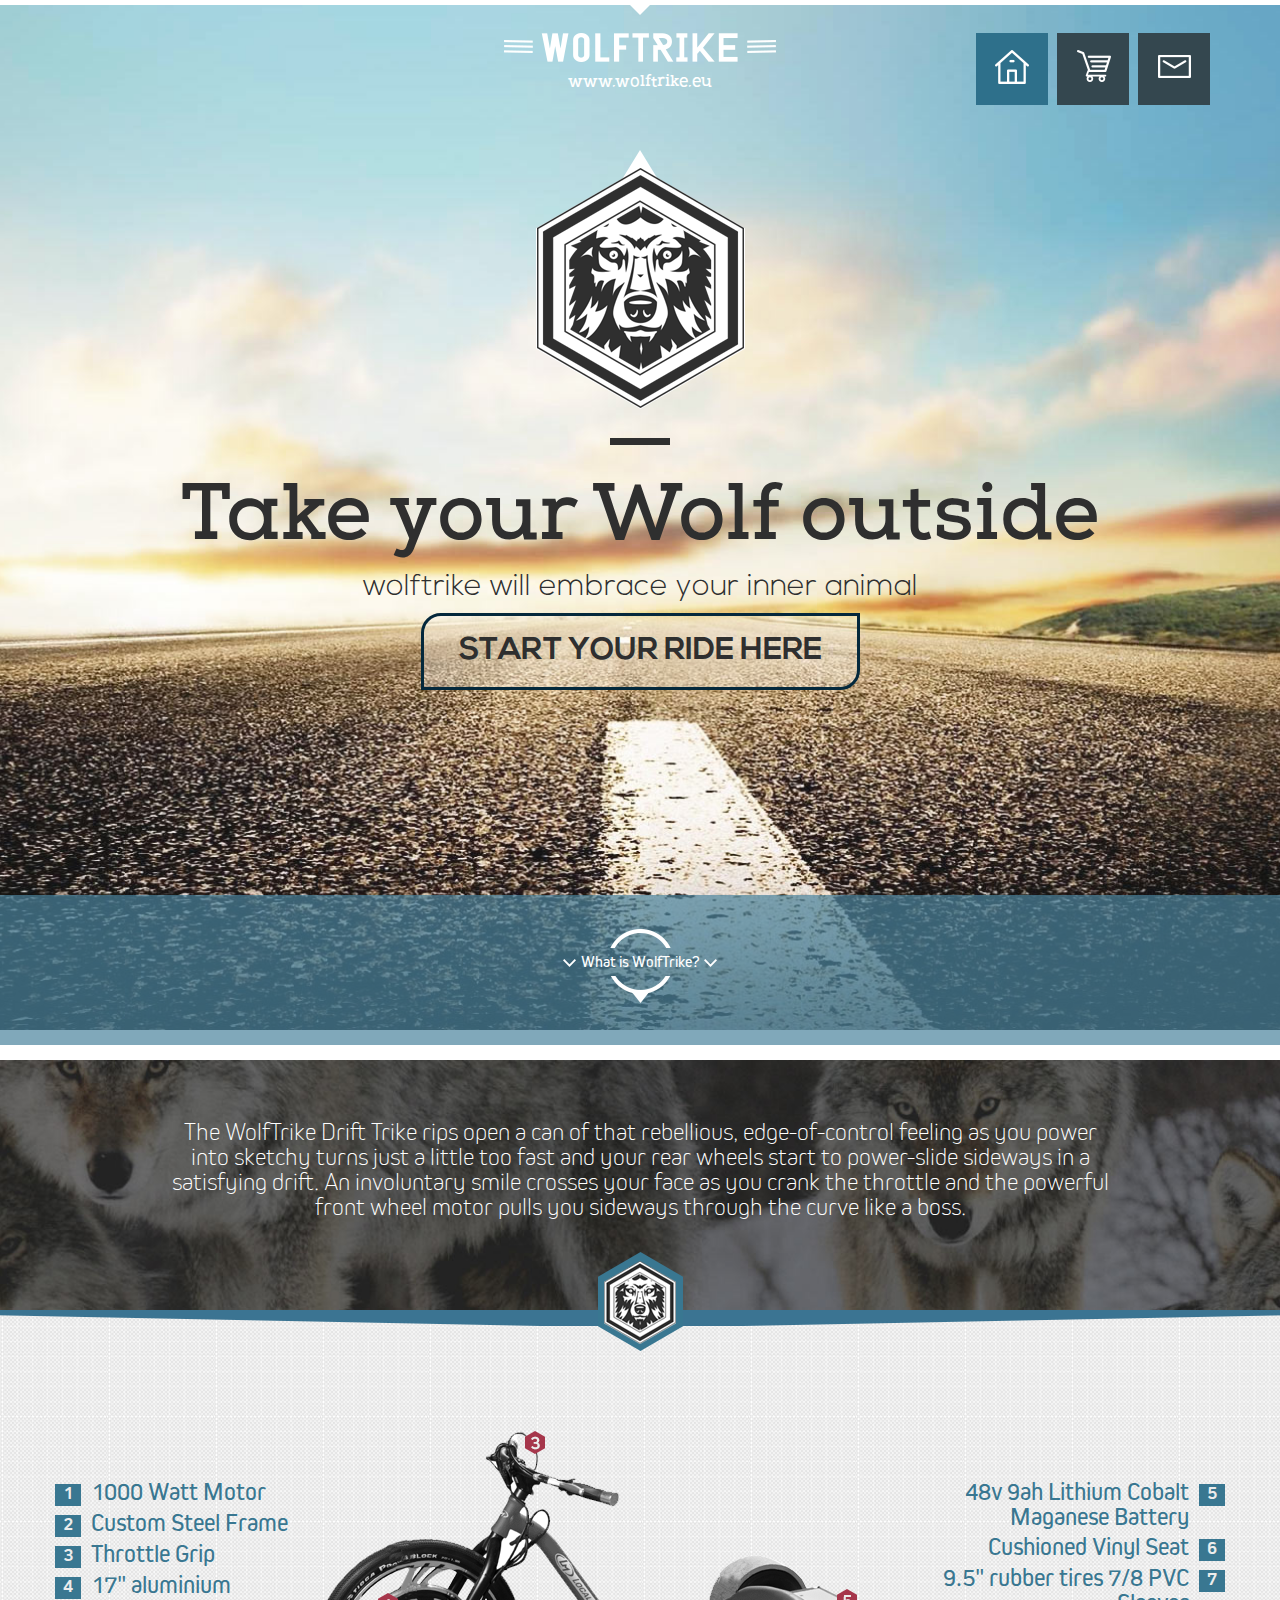
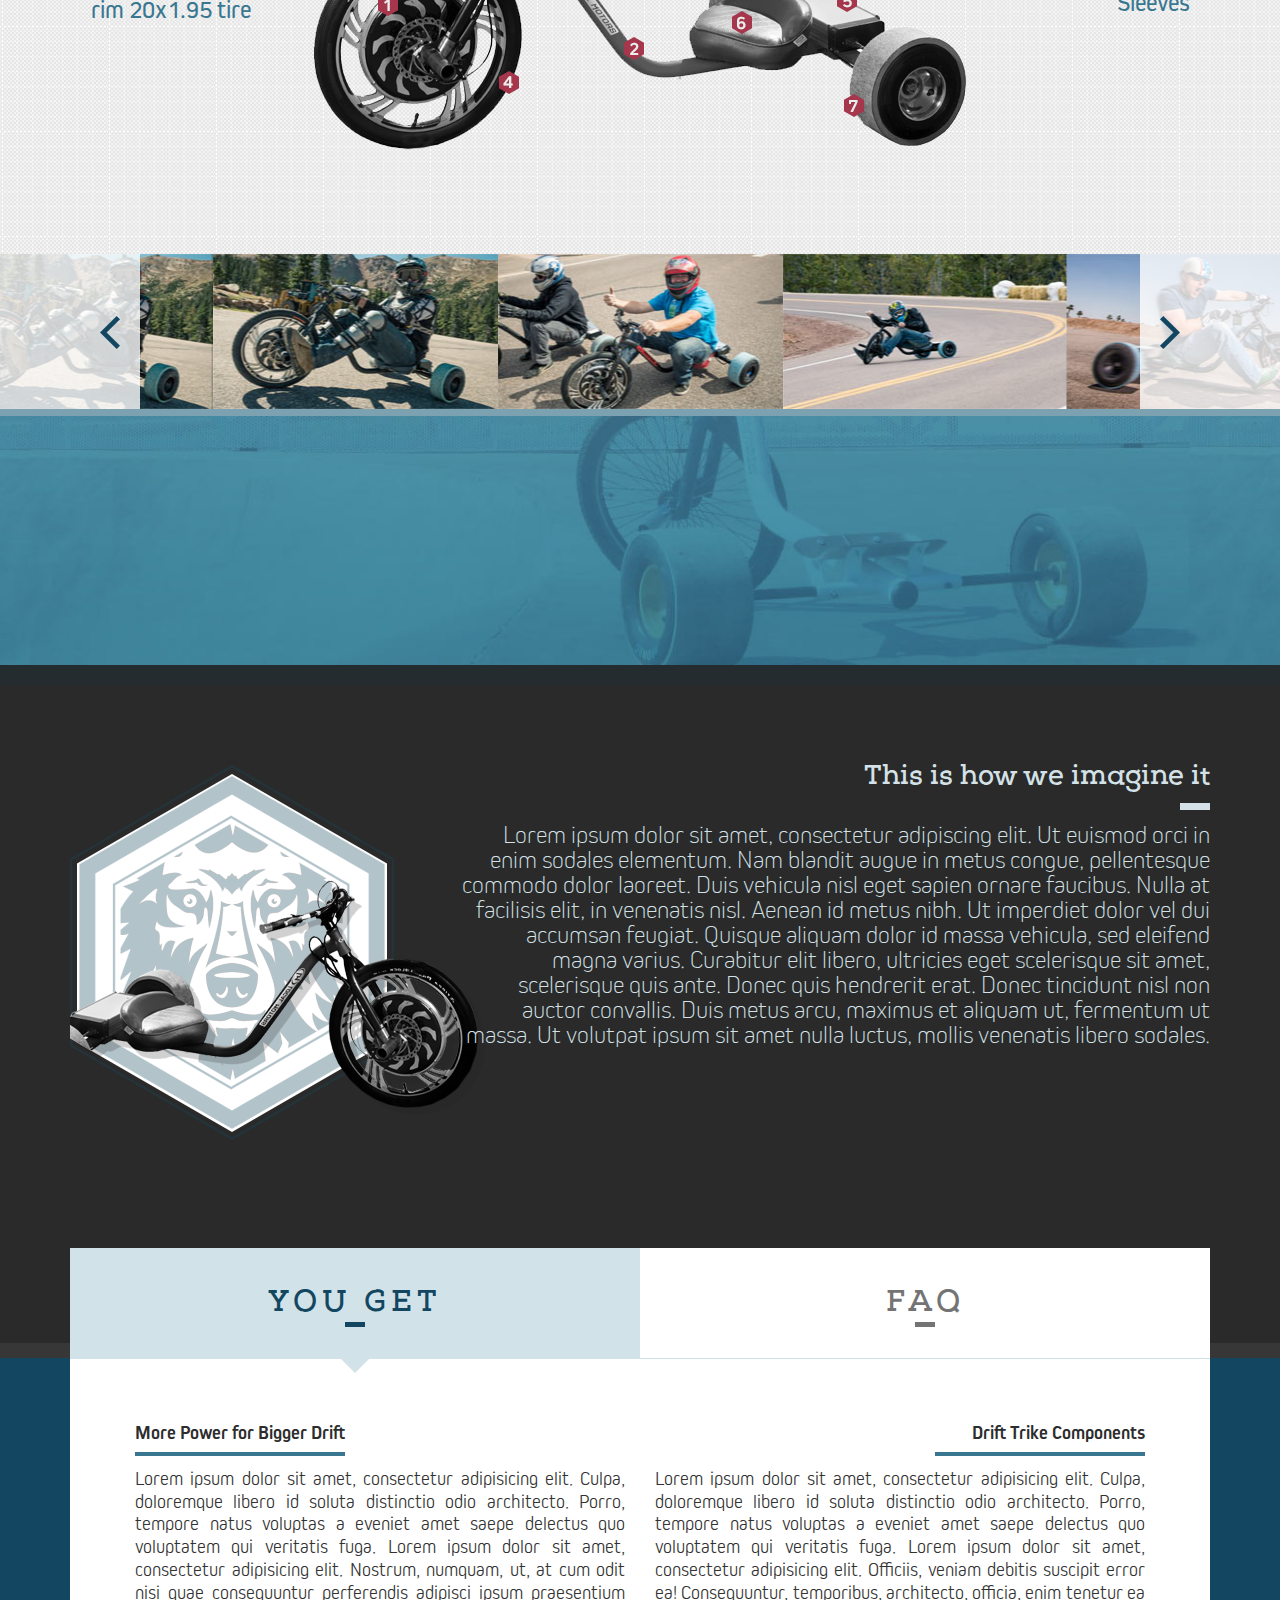
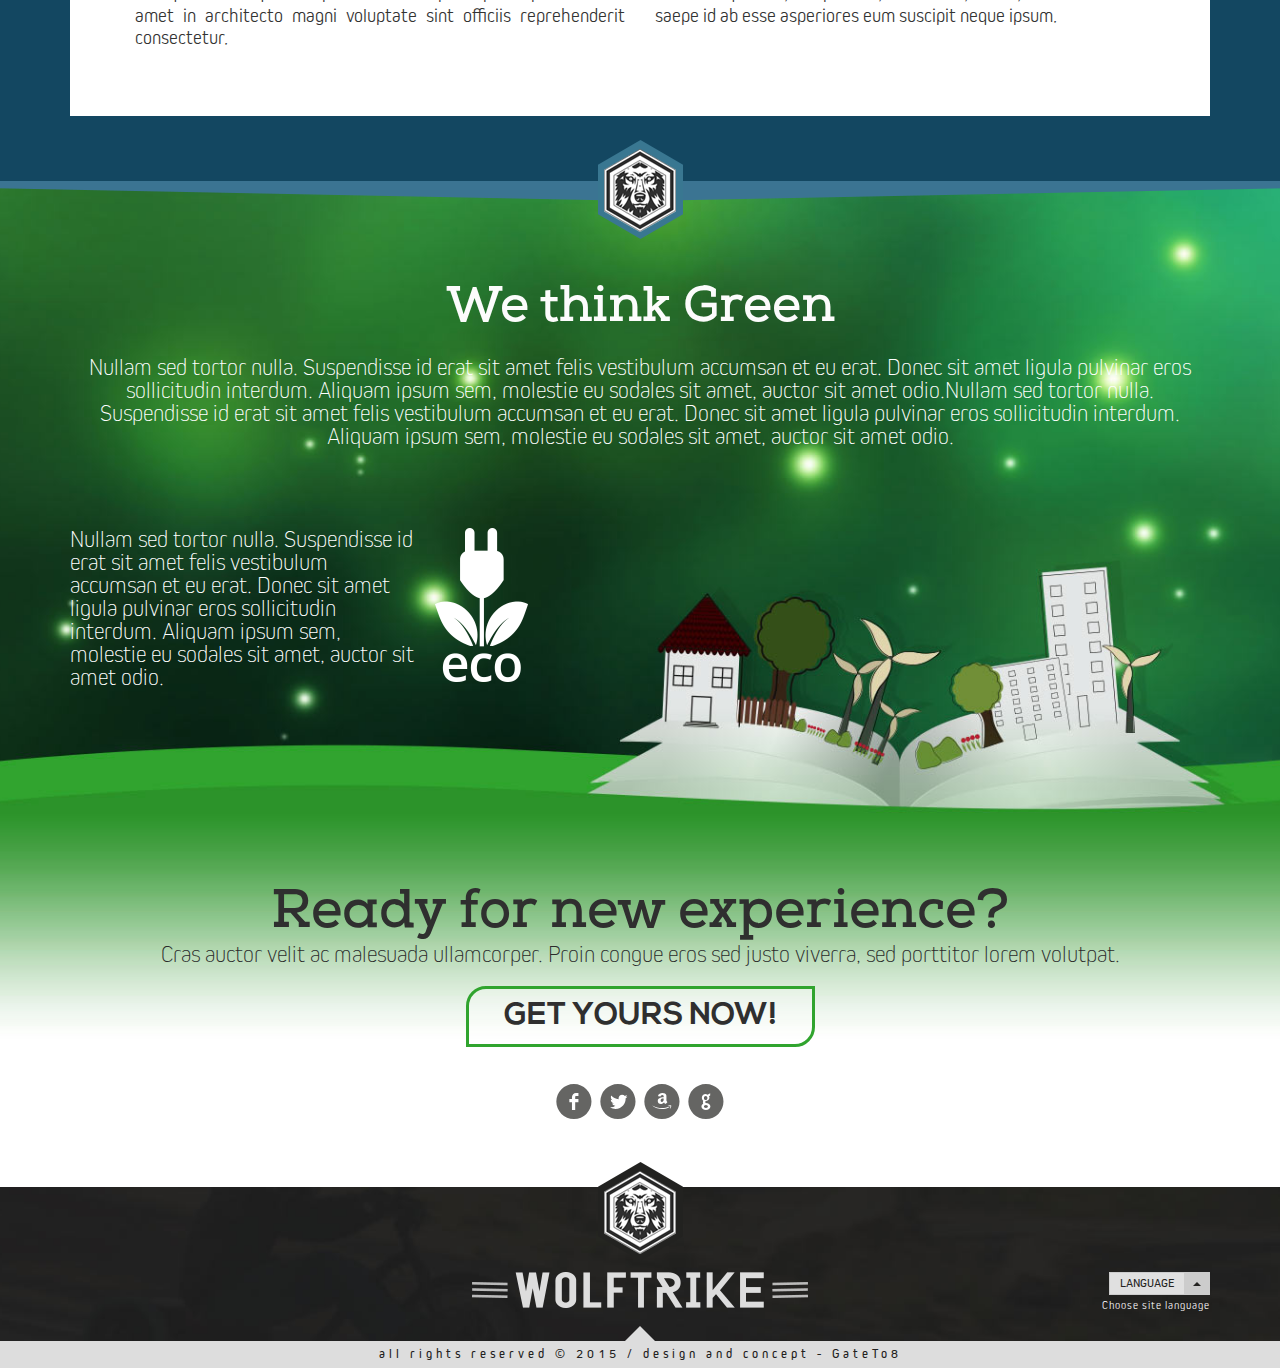
==== commit 418ebd06: "add animation & fixes" ====
--- a/index.html
+++ b/index.html
@@ -8,6 +8,7 @@
 
     <!-- Bootstrap -->
   <link href="css/bootstrap.min.css" rel="stylesheet">
+  <link href="css/animate.css" rel="stylesheet" type="text/css" />
   <link href="css/owl.carousel.css" rel="stylesheet">
   <link href="css/main.css" rel="stylesheet">
 
@@ -117,19 +118,19 @@
   <div class="section traits-section">
     <div class="container">
       <div class="row">
-        <div class="col-sm-3 traits-section-item">
+        <div class="col-sm-3 traits-section-item wow zoomInDown" data-wow-delay="400ms">
           <div class="image-holder"><img src="img/traits/1.png" alt=""></div>
           <p>SPEED UP TO 50 MHP</p>
         </div>
-        <div class="col-sm-3 traits-section-item">
+        <div class="col-sm-3 traits-section-item wow zoomInDown" data-wow-delay="800ms">
           <div class="image-holder"><img src="img/traits/2.png" alt=""></div>
           <p>1 HOUR RUN TIME</p>
         </div>
-        <div class="col-sm-3 traits-section-item">
+        <div class="col-sm-3 traits-section-item wow zoomInDown" data-wow-delay="1200ms">
           <div class="image-holder"><img src="img/traits/3.png" alt=""></div>
           <p>12 MILE RANGE</p>
         </div>
-        <div class="col-sm-3 traits-section-item">
+        <div class="col-sm-3 traits-section-item wow zoomInDown" data-wow-delay="1600ms">
           <div class="image-holder"><img src="img/traits/4.png" alt=""></div>
           <p>3 HOUR CHARGE</p>
         </div>
@@ -266,6 +267,7 @@
     <!-- Include all compiled plugins (below), or include individual files as needed -->
   <script src="js/bootstrap.min.js"></script>
   <script src="js/owl.carousel.js"></script>
+  <script src="js/wow.js" type="text/javascript"></script>
   <script>
       $('a[href^="#go"], a[href^="."]').click( function(){ // если в href начинается с # или ., то ловим клик
           var scroll_el = $(this).attr('href'); // возьмем содержимое атрибута href
@@ -275,6 +277,16 @@
             return false; // выключаем стандартное действие
         });
 
+            wow = new WOW(
+              {
+                animateClass: 'animated',
+                offset:       100,
+                callback:     function(box) {
+                  console.log("WOW: animating <" + box.tagName.toLowerCase() + ">")
+                }
+              }
+            );
+            wow.init();
 
       $('.gallery').owlCarousel({
         center: true,
--- a/css/main.css
+++ b/css/main.css
@@ -142,6 +142,33 @@
   font-size: 27px;
 }
 
+h5.title {
+  text-align: center;
+}
+h5.title span {
+  position: relative;
+  font-family: 'KiroBold';
+  font-size: 20px;
+  color: #42687c;
+  text-transform: uppercase;
+}
+h5.title span:before, h5.title span:after {
+  content: '';
+  position: absolute;
+  top: 12px;
+  height: 1px;
+  width: 1500px;
+  background: #42687c;
+}
+h5.title span:before {
+  right: 100%;
+  margin-right: 15px;
+}
+h5.title span:after {
+  left: 100%;
+  margin-left: 15px;
+}
+
 input:focus ~ label, textarea:focus ~ label, input:valid ~ label, textarea:valid ~ label {
   font-size: 15px;
   color: #33738e;
@@ -200,6 +227,7 @@
 }
 
 .social {
+  text-align: center;
   white-space: nowrap;
   font-family: "Socialico";
 }
@@ -214,6 +242,10 @@
   transition: all 0.3s linear;
 }
 
+.social.blue a:hover {
+  color: #3b7492;
+}
+
 .social.green a:hover {
   color: #2e952c;
 }
@@ -232,6 +264,62 @@
   display: inline-block;
   width: 60px;
   height: 7px;
+}
+
+.content-banner {
+  min-height: 125px;
+  background: url(../img/bg/banner_bg.jpg) center;
+  border: 1px solid #35748f;
+  position: relative;
+  padding: 10px;
+  -webkit-border-radius: 3px;
+  -moz-border-radius: 3px;
+  -ms-border-radius: 3px;
+  border-radius: 3px;
+  -webkit-background-size: cover;
+  -moz-background-size: cover;
+  -ms-background-size: cover;
+  background-size: cover;
+}
+.content-banner:after {
+  content: "";
+  display: table;
+  clear: both;
+}
+.content-banner .caption {
+  width: 50%;
+  float: right;
+  padding-top: 5px;
+}
+.content-banner .caption h5 {
+  font-family: 'KiroRegular';
+  font-size: 51px;
+  color: #ffffff;
+  margin-bottom: 8px;
+}
+.content-banner .caption h5 span {
+  background: #bd262b;
+  padding: 0 10px 4px;
+  -webkit-border-radius: 17px;
+  -moz-border-radius: 17px;
+  -ms-border-radius: 17px;
+  border-radius: 17px;
+  display: inline;
+}
+.content-banner .caption p {
+  font-family: 'KiroLight';
+  font-size: 29px;
+  color: #ffffff;
+}
+@media only screen and (max-width: 767px) {
+  .content-banner .caption {
+    float: none;
+    width: 100%;
+  }
+}
+
+.content-social {
+  padding: 55px 0;
 }
 
 .btn-big {
@@ -271,14 +359,167 @@
   color: #296077;
 }
 
+.btn-small {
+  display: inline-block;
+  font-family: 'NexaBold';
+  font-size: 17px;
+  padding: 10px 20px;
+  text-transform: uppercase;
+  color: #ffffff;
+  -webkit-border-radius: 10px 0 10px 0;
+  -moz-border-radius: 10px 0 10px 0;
+  -ms-border-radius: 10px 0 10px 0;
+  border-radius: 10px 0 10px 0;
+  -webkit-transition: all 0.3s linear;
+  -moz-transition: all 0.3s linear;
+  -ms-transition: all 0.3s linear;
+  -o-transition: all 0.3s linear;
+  transition: all 0.3s linear;
+  border-width: 3px;
+  border-style: solid;
+}
+.btn-small img {
+  margin: 0;
+  margin-left: 5px;
+}
+.btn-small-blue {
+  background: #3b7492;
+  border-color: #0a3348;
+}
+.btn-small-blue:hover {
+  background: #184b66;
+}
+.btn-small-orange {
+  background: #e99235;
+  border-color: #04283b;
+}
+.btn-small-orange:hover {
+  background: #ca7a24;
+}
+.btn-small-green {
+  background: #90b83a;
+  border-color: #04283b;
+}
+.btn-small-green:hover {
+  background: #749925;
+}
+.btn-small-red {
+  background: #e6555a;
+  border-color: #04283b;
+}
+.btn-small-red:hover {
+  background: #c43c41;
+}
+
 /* Layout related stylesheets* */
 .header {
   padding-top: 28px;
+  padding-bottom: 20px;
 }
 .header:after {
   content: "";
   display: table;
   clear: both;
+}
+.header-cart {
+  max-width: 320px;
+  float: right;
+  margin-right: 70px;
+  padding-top: 15px;
+}
+.header-cart:after {
+  content: "";
+  display: table;
+  clear: both;
+}
+.header-cart .text-holder {
+  float: left;
+  text-align: right;
+  padding-right: 15px;
+}
+.header-cart .text-holder p {
+  font-family: 'KiroLight';
+  font-size: 20px;
+  color: #223e43;
+  margin-bottom: 2px;
+}
+.header-cart .text-holder .price {
+  font-family: 'KiroBold';
+  font-size: 20px;
+  height: 20px;
+  display: inline-block;
+  color: #21556b;
+  border-left: 2px solid #21556b;
+  padding-left: 10px;
+}
+.header-cart .btn-holder {
+  float: right;
+}
+.header-cart .btn-holder a {
+  font-family: 'KiroLight';
+  width: 135px;
+  display: block;
+  background: #62b137;
+  font-size: 20px;
+  color: #ffffff;
+  padding: 10px 15px 12px;
+  position: relative;
+  -webkit-transition: all 0.3s linear;
+  -moz-transition: all 0.3s linear;
+  -ms-transition: all 0.3s linear;
+  -o-transition: all 0.3s linear;
+  transition: all 0.3s linear;
+}
+.header-cart .btn-holder a span {
+  position: absolute;
+  top: 0;
+  right: 0;
+  height: 100%;
+  width: 41px;
+  text-align: center;
+  padding-top: 13px;
+  background: #89d360;
+  -webkit-transition: all 0.3s linear;
+  -moz-transition: all 0.3s linear;
+  -ms-transition: all 0.3s linear;
+  -o-transition: all 0.3s linear;
+  transition: all 0.3s linear;
+}
+.header-cart .btn-holder a:hover {
+  background: #4d9527;
+}
+.header-cart .btn-holder a:hover span {
+  background: #75ba4e;
+}
+@media only screen and (max-width: 1199px) {
+  .header-cart {
+    margin-right: 20px;
+  }
+}
+@media only screen and (max-width: 991px) {
+  .header-cart {
+    float: none;
+    margin: auto;
+    padding-top: 100px;
+  }
+}
+@media only screen and (max-width: 767px) {
+  .header-cart {
+    padding-top: 30px;
+  }
+  .header-cart .btn-holder a {
+    text-align: left;
+  }
+  .header-cart .text-holder {
+    max-width: 130px;
+  }
+}
+.header-single {
+  background: url(../img/bg/header_bg.jpg) center;
+  -webkit-background-size: cover;
+  -moz-background-size: cover;
+  -ms-background-size: cover;
+  background-size: cover;
 }
 .header-logo {
   float: left;
@@ -289,11 +530,28 @@
   color: #ffffff;
   margin-top: 10px;
 }
+.header-logo-left {
+  position: relative;
+}
+.header-logo-left:after {
+  content: '';
+  width: 0;
+  border-left: 10px solid transparent;
+  border-right: 10px solid transparent;
+  border-top: 10px solid #ffffff;
+  position: absolute;
+  top: -30px;
+  left: 69px;
+}
 @media only screen and (max-width: 767px) {
   .header-logo {
     float: none;
     display: block;
     margin-bottom: 20px;
+  }
+  .header-logo-left:after {
+    left: 50%;
+    margin-left: -10px;
   }
 }
 .header-menu {
@@ -306,6 +564,7 @@
   -o-transition: all 0.3s linear;
   transition: all 0.3s linear;
   display: inline-block;
+  text-align: center;
   width: 72px;
   height: 72px;
   line-height: 65px;
@@ -329,6 +588,14 @@
   }
   .header-menu-item {
     float: none;
+  }
+}
+@media only screen and (max-width: 767px) {
+  .header {
+    text-align: center;
+  }
+  .header-logo img {
+    width: 250px;
   }
 }
 
@@ -443,6 +710,140 @@
   letter-spacing: 4px;
 }
 
+.nav-section {
+  background: url(../img/bg/nav_bg.jpg) center;
+  -webkit-background-size: cover;
+  -moz-background-size: cover;
+  -ms-background-size: cover;
+  background-size: cover;
+  border-top: 8px solid #163b4e;
+  border-bottom: 8px solid #163b4e;
+  position: relative;
+}
+.nav-section ul {
+  text-align: center;
+  margin-top: -8px;
+  margin-bottom: -8px;
+  padding-left: 30px;
+}
+.nav-section ul li {
+  display: inline-block;
+  margin-left: -3px;
+}
+.nav-section ul li a {
+  padding: 40px 30px 50px;
+  display: block;
+  font-size: 35px;
+  text-transform: uppercase;
+  color: #fbf8f0;
+  -webkit-transition: all 0.3s linear;
+  -moz-transition: all 0.3s linear;
+  -ms-transition: all 0.3s linear;
+  -o-transition: all 0.3s linear;
+  transition: all 0.3s linear;
+}
+.nav-section ul li.active a, .nav-section ul li:hover a {
+  background: rgba(255, 255, 255, 0.1);
+}
+.nav-section ul li.active a span {
+  border-bottom: 2px solid #ffffff;
+  position: relative;
+}
+.nav-section ul li.active a span:after {
+  content: '';
+  position: absolute;
+  top: 100%;
+  left: 50%;
+  margin-left: -10px;
+  border-left: 10px solid transparent;
+  border-right: 10px solid transparent;
+  border-top: 10px solid #ffffff;
+}
+@media only screen and (max-width: 767px) {
+  .nav-section ul {
+    padding-left: 0;
+  }
+}
+.nav-section:after {
+  content: '';
+  position: absolute;
+  left: 0;
+  bottom: -28px;
+  width: 100%;
+  height: 20px;
+  background: url(../img/bg/shape_bg.png) center;
+}
+.nav-section:before {
+  content: '';
+  background: url(../img/icons/blue_hexagon.png);
+  width: 85px;
+  height: 99px;
+  position: absolute;
+  left: 50%;
+  bottom: -75px;
+  margin-left: -42px;
+  z-index: 10;
+}
+
+.hexagon {
+  position: relative;
+  width: 35px;
+  height: 20.21px;
+  margin: 10.10px 0;
+  border-left: solid 1px #c7c7b2;
+  border-right: solid 1px #c7c7b2;
+}
+
+.hexagon:before,
+.hexagon:after {
+  content: "";
+  position: absolute;
+  z-index: 1;
+  width: 24.75px;
+  height: 24.75px;
+  -webkit-transform: scaleY(0.5774) rotate(-45deg);
+  -ms-transform: scaleY(0.5774) rotate(-45deg);
+  transform: scaleY(0.5774) rotate(-45deg);
+  background-color: inherit;
+  left: 4.1256px;
+}
+
+.hexagon:before {
+  top: -12.3744px;
+  border-top: solid 1.4142px #c7c7b2;
+  border-right: solid 1.4142px #c7c7b2;
+}
+
+.hexagon:after {
+  bottom: -12.3744px;
+  border-bottom: solid 1.4142px #c7c7b2;
+  border-left: solid 1.4142px #c7c7b2;
+}
+
+.hexagon.black {
+  background-color: #343434;
+}
+
+.hexagon.white {
+  background-color: #ffffff;
+}
+
+.hexagon.yellow {
+  background-color: #f3f146;
+}
+
+.hexagon.blue {
+  background-color: #47b2e5;
+}
+
+.hexagon.red {
+  background-color: #fe6d70;
+}
+
+.hexagon.green {
+  background-color: #99d536;
+}
+
 /* Pages */
 .top-section {
   background: url(../img/bg/top_bg.jpg) center;
@@ -489,6 +890,11 @@
   left: 50%;
   margin-left: -136px;
 }
+@media only screen and (max-width: 991px) {
+  .top-main .header-logo img {
+    width: 250px;
+  }
+}
 @media only screen and (max-width: 767px) {
   .top-main .header-logo {
     position: static;
@@ -636,12 +1042,12 @@
   float: right;
   margin-left: 10px;
 }
-@media only screen and (max-width: 767px) {
+@media only screen and (max-width: 991px) {
   .bike-section {
     padding: 60px 0;
   }
   .bike-section img {
-    width: 100%;
+    max-width: 100%;
   }
   .bike-section .description {
     position: static;
@@ -652,6 +1058,7 @@
 }
 
 .gallery-section {
+  border-bottom: 7px solid #7ca2b2;
   overflow: hidden;
 }
 .gallery-section .gallery img {
@@ -909,7 +1316,7 @@
   left: 0;
   top: 100%;
   width: 100%;
-  height: 16px;
+  height: 20px;
   background: url(../img/bg/shape_bg.png) center;
 }
 .faq-section:before {
@@ -919,7 +1326,7 @@
   height: 99px;
   position: absolute;
   left: 50%;
-  bottom: -55px;
+  bottom: -58px;
   margin-left: -42px;
   z-index: 10;
 }
@@ -1040,3 +1447,617 @@
   width: 100%;
   z-index: 10;
 }
+
+.thanks-section-inner {
+  padding: 100px 0;
+}
+.thanks-section-inner .container {
+  overflow: hidden;
+}
+@media only screen and (max-width: 767px) {
+  .thanks-section-inner {
+    padding: 100px 0 30px;
+  }
+}
+.thanks-section .title {
+  margin-bottom: 25px;
+}
+.thanks-section .thanks-content {
+  max-width: 670px;
+  margin: auto;
+  padding: 90px 0 80px;
+  text-align: center;
+  background: url(../img/icons/thanks_logo.png) no-repeat top center;
+}
+.thanks-section .thanks-content h3 {
+  font-family: 'KiroRegular';
+  font-size: 49px;
+  text-transform: uppercase;
+  color: #3a657b;
+}
+.thanks-section .thanks-content h4 {
+  font-family: 'KiroLight';
+  font-size: 29px;
+  color: #3a657b;
+  margin-bottom: 20px;
+}
+.thanks-section .thanks-content hr {
+  border-color: #acacac;
+  margin: 10px 0;
+}
+.thanks-section .thanks-content p {
+  font-family: 'KiroLight';
+  font-size: 21px;
+  text-transform: uppercase;
+  color: #66757d;
+}
+.thanks-section .thanks-content .btn-small {
+  margin-bottom: 10px;
+}
+@media only screen and (max-width: 767px) {
+  .thanks-section .thanks-content {
+    background-size: 80%;
+    background-position: center center;
+  }
+}
+
+.cart-section-inner {
+  padding: 100px 0;
+}
+.cart-section-inner .title-holder {
+  overflow: hidden;
+}
+.cart-section-inner .title {
+  margin-bottom: 25px;
+}
+.cart-section-item {
+  border: 1px solid #919191;
+  position: relative;
+  margin-bottom: 20px;
+  -webkit-border-radius: 3px;
+  -moz-border-radius: 3px;
+  -ms-border-radius: 3px;
+  border-radius: 3px;
+  -webkit-box-shadow: 4px 4px 0 #e7e7e7;
+  -moz-box-shadow: 4px 4px 0 #e7e7e7;
+  box-shadow: 4px 4px 0 #e7e7e7;
+}
+.cart-section-item:after {
+  content: "";
+  display: table;
+  clear: both;
+}
+.cart-section-item .close {
+  position: absolute;
+  top: 5px;
+  right: 5px;
+  font-family: 'KiroBold';
+  font-size: 14px;
+  color: #415e6d;
+  opacity: 1;
+}
+.cart-section-item .cart-image,
+.cart-section-item .cart-description,
+.cart-section-item .cart-price {
+  vertical-align: middle;
+  display: table-cell;
+  padding: 15px;
+}
+.cart-section-item .cart-image {
+  width: 25%;
+  border-right: 1px solid #919191;
+}
+.cart-section-item .cart-description {
+  width: 45%;
+  border-right: 1px solid #919191;
+}
+.cart-section-item .cart-description p {
+  font-family: 'KiroLight';
+  font-size: 15px;
+  color: #5a6971;
+  text-align: justify;
+  margin-bottom: 5px;
+}
+.cart-section-item .cart-description .tags {
+  text-align: right;
+}
+.cart-section-item .cart-description .tags .tag {
+  display: inline-block;
+  padding: 5px;
+  border: 1px solid #b0b0b0;
+  -webkit-border-radius: 2px;
+  -moz-border-radius: 2px;
+  -ms-border-radius: 2px;
+  border-radius: 2px;
+}
+.cart-section-item .cart-description .tags .tag span {
+  padding-top: 5px;
+  padding-bottom: 5px;
+  display: inline-block;
+  font-family: 'KiroLight';
+  font-size: 16px;
+  color: #3e5a69;
+}
+.cart-section-item .cart-description .tags .tag .hexagon {
+  position: relative;
+  width: 23px;
+  height: 13.28px;
+  margin: 6.64px 0;
+  border-left: solid 1px #c7c7b2;
+  border-right: solid 1px #c7c7b2;
+  float: right;
+  margin-left: 5px;
+}
+.cart-section-item .cart-description .tags .tag .hexagon:before,
+.cart-section-item .cart-description .tags .tag .hexagon:after {
+  content: "";
+  position: absolute;
+  z-index: 1;
+  width: 16.26px;
+  height: 16.26px;
+  -webkit-transform: scaleY(0.5774) rotate(-45deg);
+  -ms-transform: scaleY(0.5774) rotate(-45deg);
+  transform: scaleY(0.5774) rotate(-45deg);
+  background-color: inherit;
+  left: 2.3683px;
+}
+.cart-section-item .cart-description .tags .tag .hexagon:before {
+  top: -8.1317px;
+  border-top: solid 1.4142px #c7c7b2;
+  border-right: solid 1.4142px #c7c7b2;
+}
+.cart-section-item .cart-description .tags .tag .hexagon:after {
+  bottom: -8.1317px;
+  border-bottom: solid 1.4142px #c7c7b2;
+  border-left: solid 1.4142px #c7c7b2;
+}
+.cart-section-item .cart-price {
+  width: 30%;
+  padding-bottom: 20px;
+}
+.cart-section-item .cart-price:after {
+  content: "";
+  display: table;
+  clear: both;
+}
+.cart-section-item .cart-price .cart-name {
+  float: left;
+  width: 75%;
+  text-align: right;
+  padding-right: 20px;
+}
+.cart-section-item .cart-price .cart-name h5 {
+  font-family: 'KiroBold';
+  text-transform: uppercase;
+  font-size: 23px;
+  color: #c8600c;
+  margin-bottom: 10px;
+}
+.cart-section-item .cart-price .cart-name .price {
+  font-family: 'KiroLight';
+  font-size: 35px;
+  color: #3b7492;
+  letter-spacing: 2px;
+}
+.cart-section-item .cart-price .cart-count {
+  float: right;
+  width: 75px;
+  border: 1px solid #acacac;
+  position: relative;
+  -webkit-border-radius: 3px;
+  -moz-border-radius: 3px;
+  -ms-border-radius: 3px;
+  border-radius: 3px;
+}
+.cart-section-item .cart-price .cart-count:after {
+  content: '';
+  position: absolute;
+  top: 50%;
+  right: 9px;
+  width: 19px;
+  height: 1px;
+  background: #3b7492;
+}
+.cart-section-item .cart-price .cart-count input {
+  padding: 15px 10px;
+  border: none;
+  width: 50%;
+  font-family: 'KiroExtraLight';
+  font-size: 30px;
+  color: #415e6d;
+  border-right: 1px solid #acacac;
+}
+.cart-section-item .cart-price .cart-count .minus, .cart-section-item .cart-price .cart-count .plus {
+  position: absolute;
+  right: 13px;
+  border-left: 6px solid transparent;
+  border-right: 6px solid transparent;
+  cursor: pointer;
+}
+.cart-section-item .cart-price .cart-count .plus {
+  border-bottom: 10px solid #3b7492;
+  top: 15px;
+}
+.cart-section-item .cart-price .cart-count .minus {
+  border-top: 10px solid #3b7492;
+  bottom: 15px;
+}
+@media only screen and (max-width: 1199px) {
+  .cart-section-item .cart-price .cart-name {
+    float: none;
+    width: 100%;
+  }
+  .cart-section-item .cart-price .cart-count {
+    float: none;
+    margin: 10px auto 0;
+  }
+}
+@media only screen and (max-width: 767px) {
+  .cart-section-item .cart-image,
+  .cart-section-item .cart-description,
+  .cart-section-item .cart-price {
+    display: block;
+    width: 100%;
+  }
+  .cart-section-item .cart-image {
+    border: none;
+  }
+  .cart-section-item .cart-description {
+    border: none;
+  }
+}
+.cart-section .cart-submit {
+  text-align: right;
+}
+.cart-section .cart-submit span {
+  letter-spacing: 1px;
+}
+.cart-section .cart-submit .items {
+  float: left;
+}
+.cart-section .cart-submit .items, .cart-section .cart-submit .included {
+  font-family: 'KiroLight';
+  font-size: 15px;
+  color: #556269;
+}
+.cart-section .cart-submit p {
+  font-family: 'KiroLight';
+  font-size: 32px;
+  color: #758790;
+}
+.cart-section .cart-submit p span {
+  color: #3f5d6d;
+}
+.cart-section .cart-submit hr {
+  margin: 10px 0;
+  border-color: #acacac;
+}
+.cart-section .cart-submit .btn-small {
+  padding: 10px 45px;
+}
+
+.cart-form-inner {
+  padding: 100px 0;
+  overflow: hidden;
+}
+.cart-form-inner .title {
+  margin-bottom: 25px;
+}
+.cart-form-content {
+  padding: 0 40px;
+}
+.cart-form-content .warning {
+  background: #c07681;
+  padding: 10px 5px;
+  text-align: center;
+  margin-bottom: 40px;
+  font-family: 'KiroLight';
+  font-size: 15px;
+  color: #ffffff;
+  letter-spacing: 2px;
+}
+.cart-form-content .input-inner:after {
+  content: "";
+  display: table;
+  clear: both;
+}
+.cart-form-content .input-inner .left {
+  width: 49%;
+  float: left;
+}
+.cart-form-content .input-inner .right {
+  width: 49%;
+  float: right;
+}
+@media only screen and (max-width: 767px) {
+  .cart-form-content {
+    padding: 0;
+  }
+  .cart-form-content .input-inner .left, .cart-form-content .input-inner .right {
+    width: 100%;
+    float: none;
+  }
+}
+.cart-form-checkout {
+  text-align: right;
+  margin-top: 20px;
+}
+.cart-form-checkout p {
+  font-family: 'KiroLight';
+  font-size: 15px;
+  color: #3b7492;
+  letter-spacing: 2px;
+  padding-right: 40px;
+}
+.cart-form-checkout hr {
+  border-color: #95aebb;
+  margin: 15px 0;
+}
+.cart-form-checkout .btn-holder {
+  padding-right: 40px;
+}
+.cart-form-checkout .btn-holder:after {
+  content: "";
+  display: table;
+  clear: both;
+}
+.cart-form-checkout .btn-holder img.paypal {
+  float: right;
+}
+.cart-form-checkout .btn-holder .btn-small {
+  float: right;
+  padding: 10px 40px;
+  margin-left: 30px;
+}
+@media only screen and (max-width: 767px) {
+  .cart-form-checkout .btn-holder {
+    text-align: center;
+    padding-right: 0;
+  }
+  .cart-form-checkout .btn-holder img.paypal, .cart-form-checkout .btn-holder .btn-small {
+    float: none;
+    width: 80%;
+    margin-left: 0;
+  }
+  .cart-form-checkout .btn-holder img.paypal {
+    margin-top: 10px;
+  }
+}
+@media only screen and (max-width: 767px) {
+  .cart-form-checkout p {
+    padding-right: 0;
+    text-align: center;
+  }
+}
+
+.shop-items-inner {
+  padding: 100px 0 40px;
+  text-align: center;
+}
+.shop-items-inner .title-holder {
+  overflow: hidden;
+}
+.shop-items-inner .title {
+  margin-bottom: 25px;
+}
+.shop-items-single {
+  border: 1px solid #919191;
+  padding-bottom: 90px;
+  margin-bottom: 20px;
+  min-height: 410px;
+  position: relative;
+  -webkit-border-radius: 3px;
+  -moz-border-radius: 3px;
+  -ms-border-radius: 3px;
+  border-radius: 3px;
+  -webkit-box-shadow: 4px 4px 0 0 #e7e7e7;
+  -moz-box-shadow: 4px 4px 0 0 #e7e7e7;
+  box-shadow: 4px 4px 0 0 #e7e7e7;
+}
+.shop-items-title {
+  font-family: "KiroBold";
+  font-size: 33px;
+  color: #f4f7fc;
+  text-transform: uppercase;
+  padding: 15px 5px;
+  position: relative;
+}
+.shop-items-title:after {
+  content: '';
+  position: absolute;
+  top: 100%;
+  left: 50%;
+  width: 0;
+  margin-left: -9px;
+  border-left: 9px solid transparent;
+  border-right: 9px solid transparent;
+}
+.shop-items-title.blue {
+  background: #558ba7;
+}
+.shop-items-title.blue:after {
+  border-top: 5px solid #558ba7;
+}
+.shop-items-title.orange {
+  background: #e99235;
+}
+.shop-items-title.orange:after {
+  border-top: 5px solid #e99235;
+}
+.shop-items-title.green {
+  background: #8cb94b;
+}
+.shop-items-title.green:after {
+  border-top: 5px solid #8cb94b;
+}
+.shop-items-title.red {
+  background: #e6555a;
+}
+.shop-items-title.red:after {
+  border-top: 5px solid #e6555a;
+}
+.shop-items-content {
+  padding: 30px 50px 45px;
+  border-top: 1px solid #cbcbcb;
+}
+.shop-items-content p {
+  font-size: 19px;
+  color: #515151;
+  letter-spacing: 2px;
+}
+.shop-items-content p.choice {
+  display: inline-block;
+  margin-bottom: 5px;
+}
+.shop-items-content .sod_select {
+  width: 120px;
+  font-family: "KiroLight";
+  font-size: 19px;
+  color: #758086;
+  border-radius: 0;
+  padding: 5px 15px;
+  border-color: #7d7d7d;
+}
+.shop-items-content .sod_select:after {
+  border-color: #7d7d7d;
+  padding: 8px 8px 0;
+}
+.shop-items-content .sod_select .sod_list_wrapper {
+  width: 91px;
+  left: -1px;
+  border-color: #7d7d7d;
+}
+.shop-items-content .sod_select .sod_option {
+  padding: 5px 15px;
+}
+.shop-items-bottom {
+  position: absolute;
+  bottom: 0;
+  left: 0;
+  height: 90px;
+  width: 100%;
+  background: #558ba7;
+}
+.shop-items-bottom .btn-small {
+  padding: 10px 40px;
+  display: block;
+  max-width: 240px;
+  margin: -20px auto 0;
+}
+.shop-items-price {
+  position: absolute;
+  bottom: 0;
+  left: 0;
+  width: 100%;
+  background: #3b7492;
+  padding: 11px 0;
+  font-family: "KiroLight";
+  font-size: 31px;
+  color: #ffffff;
+}
+.shop-items-price:before, .shop-items-price:after {
+  content: '';
+  position: absolute;
+  top: 24px;
+  background: url(../img/icons/lines.png) no-repeat;
+  width: 17px;
+  height: 10px;
+}
+.shop-items-price:before {
+  left: 10%;
+}
+.shop-items-price:after {
+  right: 10%;
+}
+.shop-items-main .shop-items-content {
+  min-height: 360px;
+  padding: 30px 50px 30px;
+}
+.shop-items-main .shop-items-content .color-choice {
+  text-align: left;
+  padding-top: 70px;
+}
+.shop-items-main .shop-items-content .color-choice p {
+  font-family: "KiroLight";
+  font-size: 21px;
+  color: #214a5f;
+  border-bottom: 1px dashed #8f9195;
+  padding-bottom: 10px;
+  margin-bottom: 10px;
+}
+.shop-items-main .shop-items-content .color-choice .tab-holder {
+  border-bottom: 1px dashed #8f9195;
+  padding-bottom: 20px;
+}
+.shop-items-main .shop-items-content .color-choice .nav-tabs {
+  border-color: transparent;
+  margin-bottom: 15px;
+  text-align: center;
+}
+.shop-items-main .shop-items-content .color-choice .nav-tabs li {
+  display: inline-block;
+  float: none;
+}
+.shop-items-main .shop-items-content .color-choice .nav-tabs li a {
+  padding: 0;
+  background: none;
+  border-color: transparent;
+}
+.shop-items-main .shop-items-content .color-choice .nav-tabs li .hexagon {
+  opacity: .8;
+}
+.shop-items-main .shop-items-content .color-choice .nav-tabs li.active .hexagon {
+  opacity: 1;
+  border-color: #eaa233;
+}
+.shop-items-main .shop-items-content .color-choice .nav-tabs li.active .hexagon:before, .shop-items-main .shop-items-content .color-choice .nav-tabs li.active .hexagon:after {
+  border-color: #eaa233;
+}
+.shop-items-main .shop-items-content .color-choice .tab-content {
+  padding: 2px 0;
+  font-family: "KiroLight";
+  font-size: 19px;
+  color: #214a5f;
+  background: rgba(255, 255, 255, 0.4);
+  border: 1px solid #aaa6a2;
+  text-align: center;
+  -webkit-border-radius: 2px;
+  -moz-border-radius: 2px;
+  -ms-border-radius: 2px;
+  border-radius: 2px;
+}
+.shop-items-main .shop-items-content .content-section {
+  padding: 20px 0;
+  border-bottom: 1px dashed #8f9195;
+}
+.shop-items-main .shop-items-content .content-section:first-child {
+  padding-top: 0;
+}
+.shop-items-main .shop-items-content .content-section:last-child {
+  border-color: transparent;
+}
+.shop-items-main.first .shop-items-content {
+  background: url(../img/goods/wolf1.jpg);
+  -webkit-background-size: cover;
+  -moz-background-size: cover;
+  -ms-background-size: cover;
+  background-size: cover;
+}
+.shop-items-main.second .shop-items-content {
+  background: url(../img/goods/wolf2.jpg);
+  -webkit-background-size: cover;
+  -moz-background-size: cover;
+  -ms-background-size: cover;
+  background-size: cover;
+}
+.shop-items-main.third .shop-items-content {
+  background: url(../img/goods/wolf3.jpg);
+  -webkit-background-size: cover;
+  -moz-background-size: cover;
+  -ms-background-size: cover;
+  background-size: cover;
+}
+
+.shop-items-section .carousel-holder {
+  padding: 15px 0;
+}
